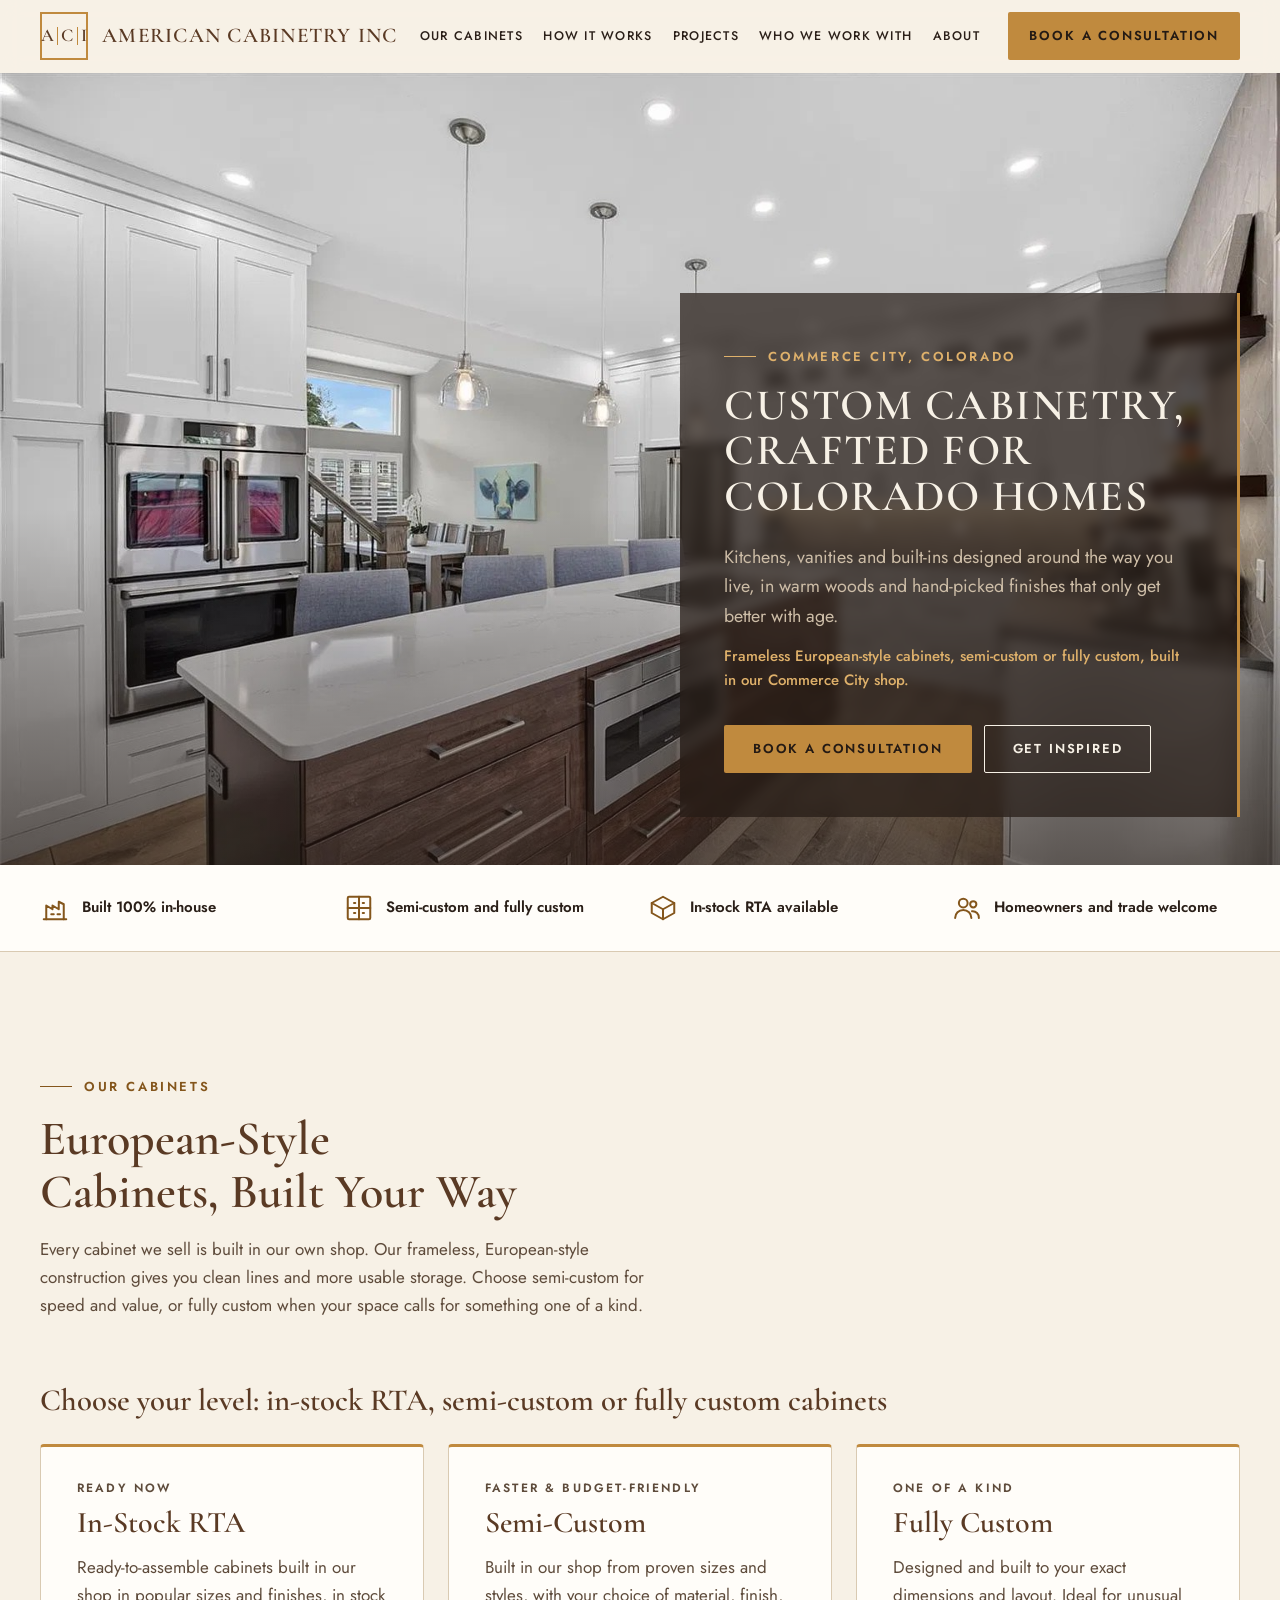
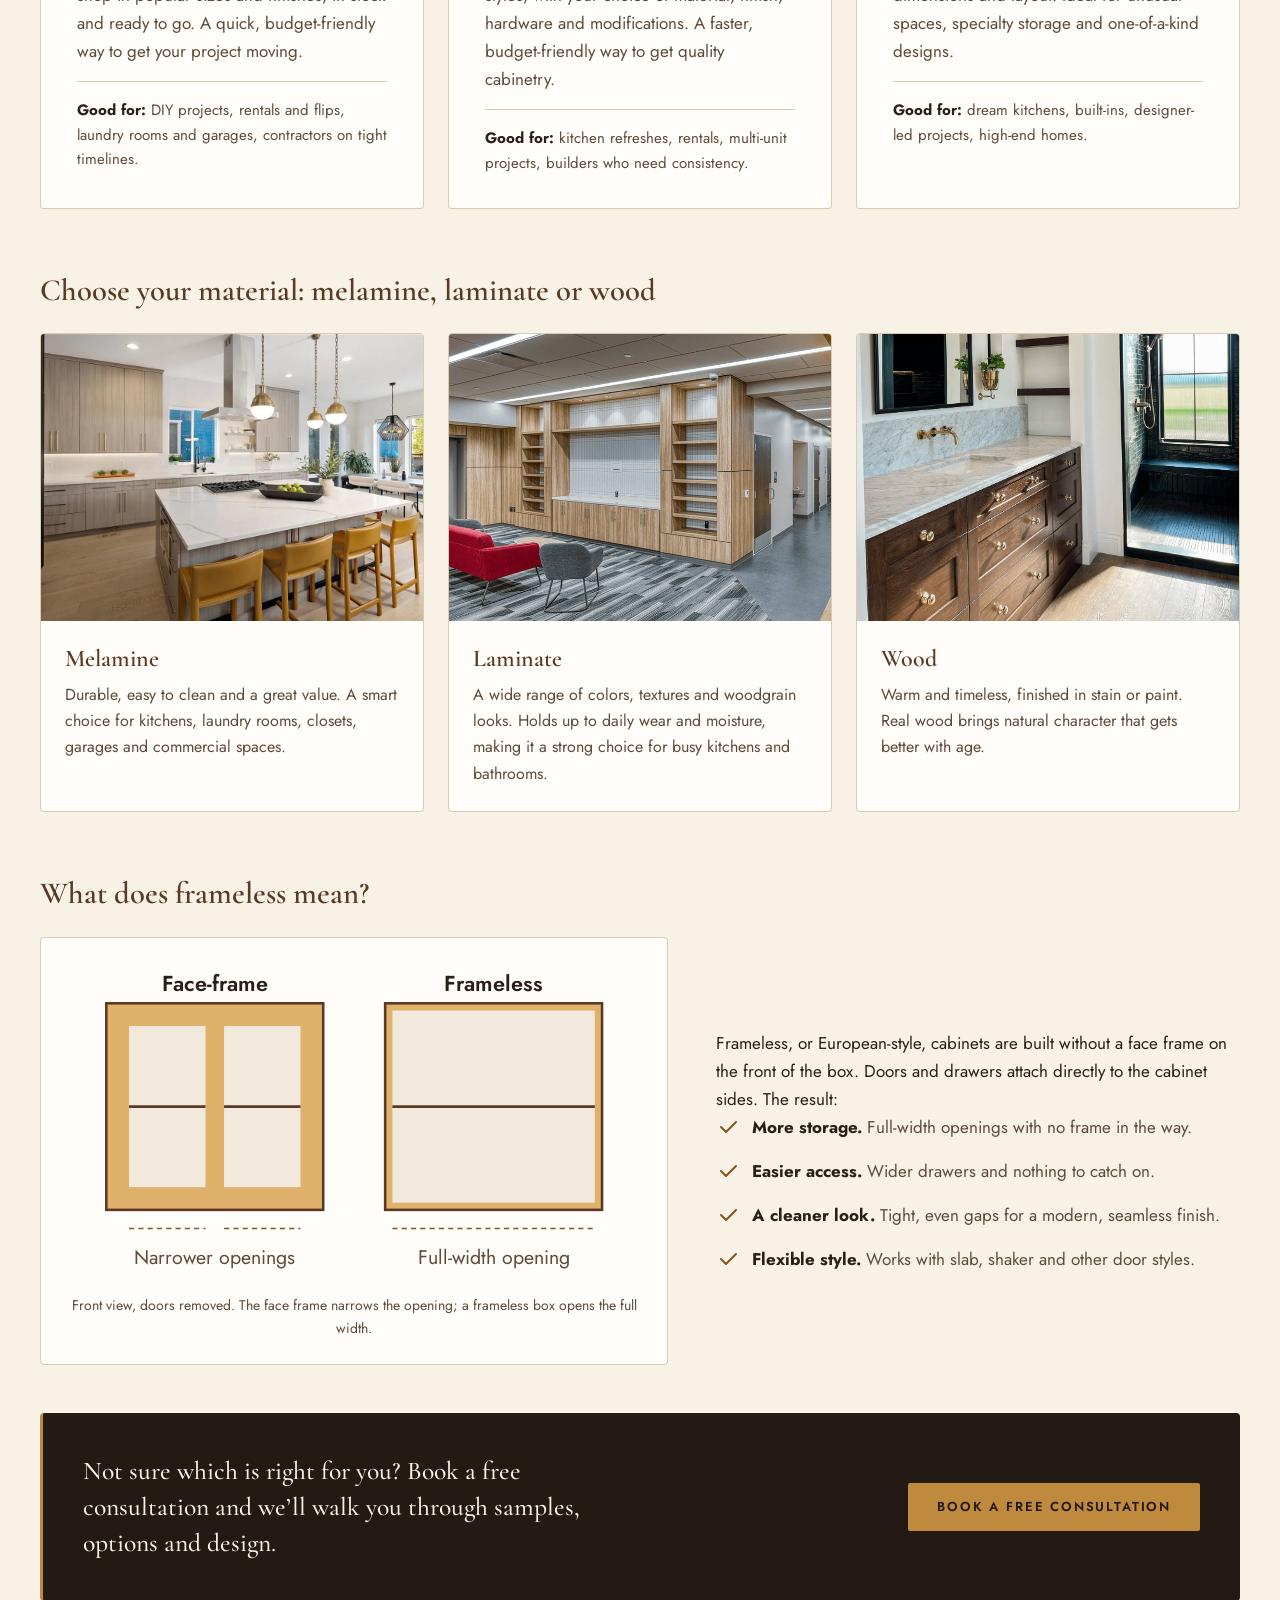
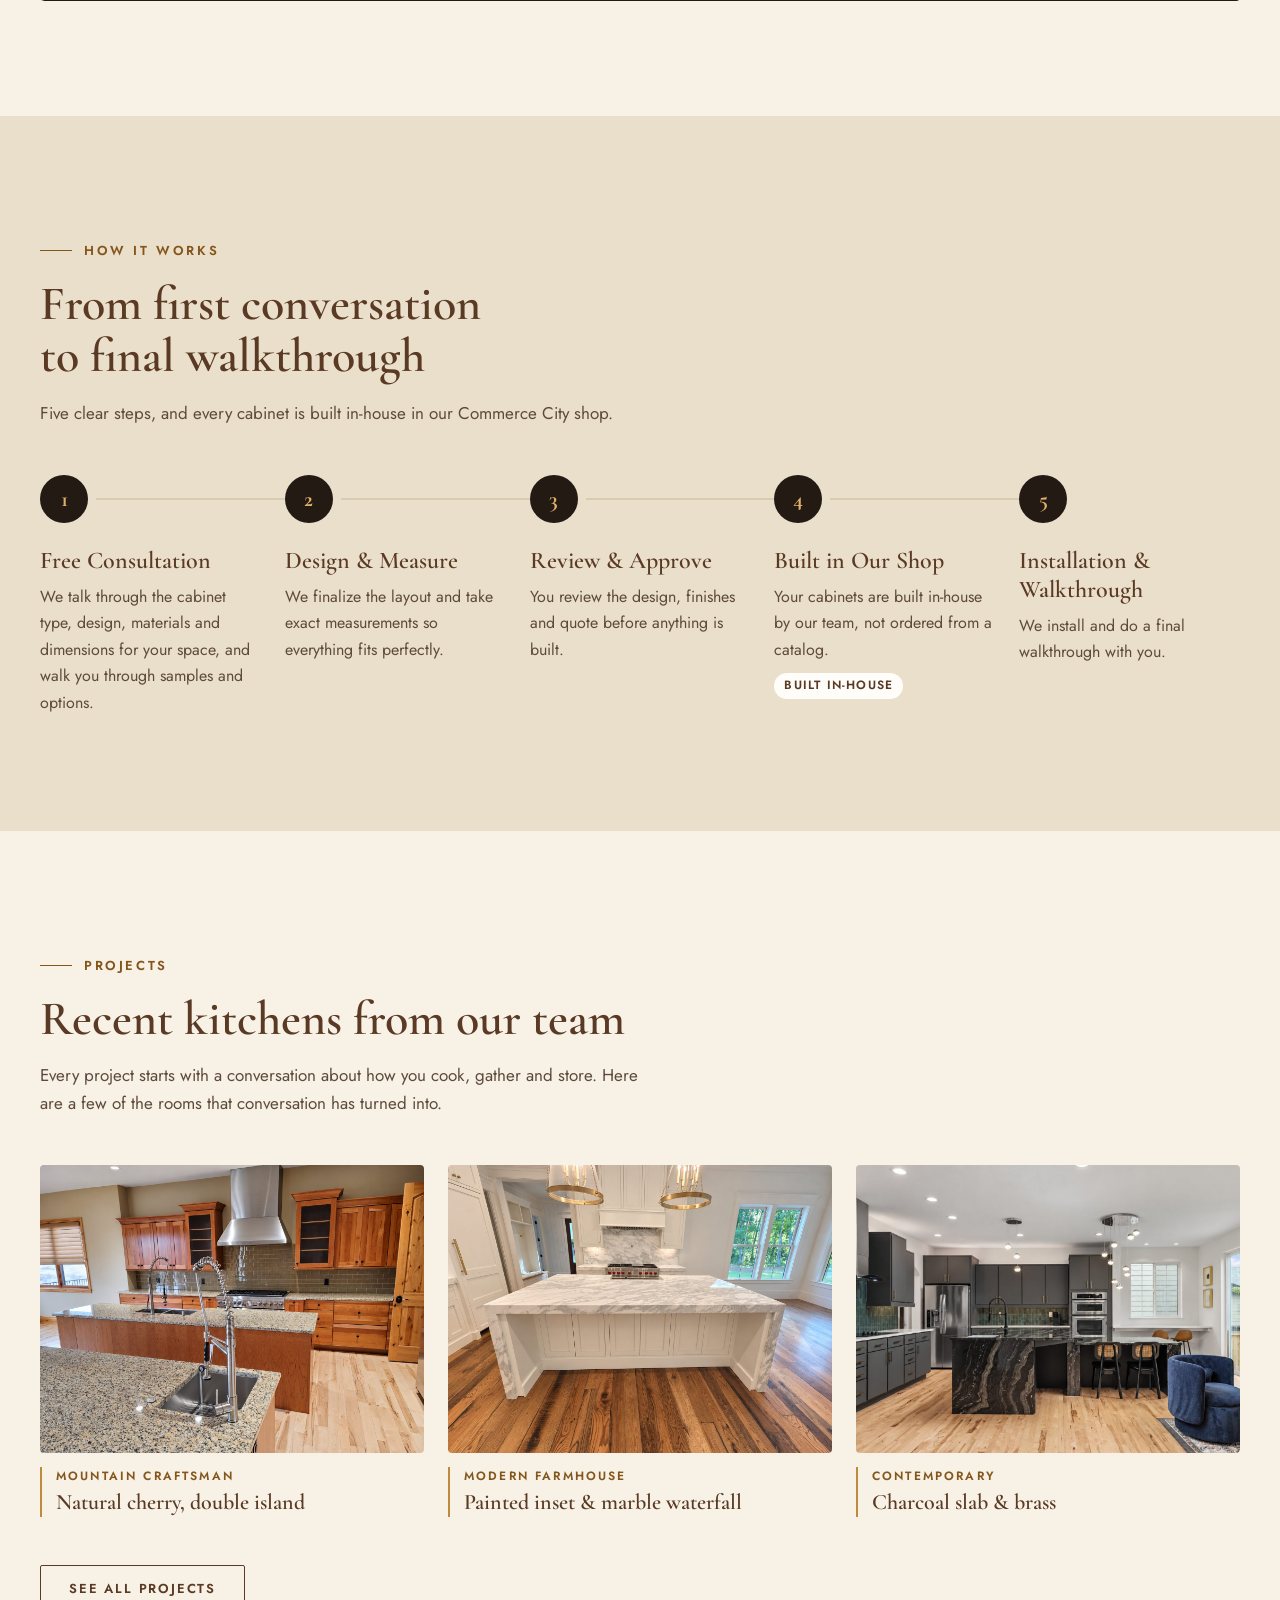
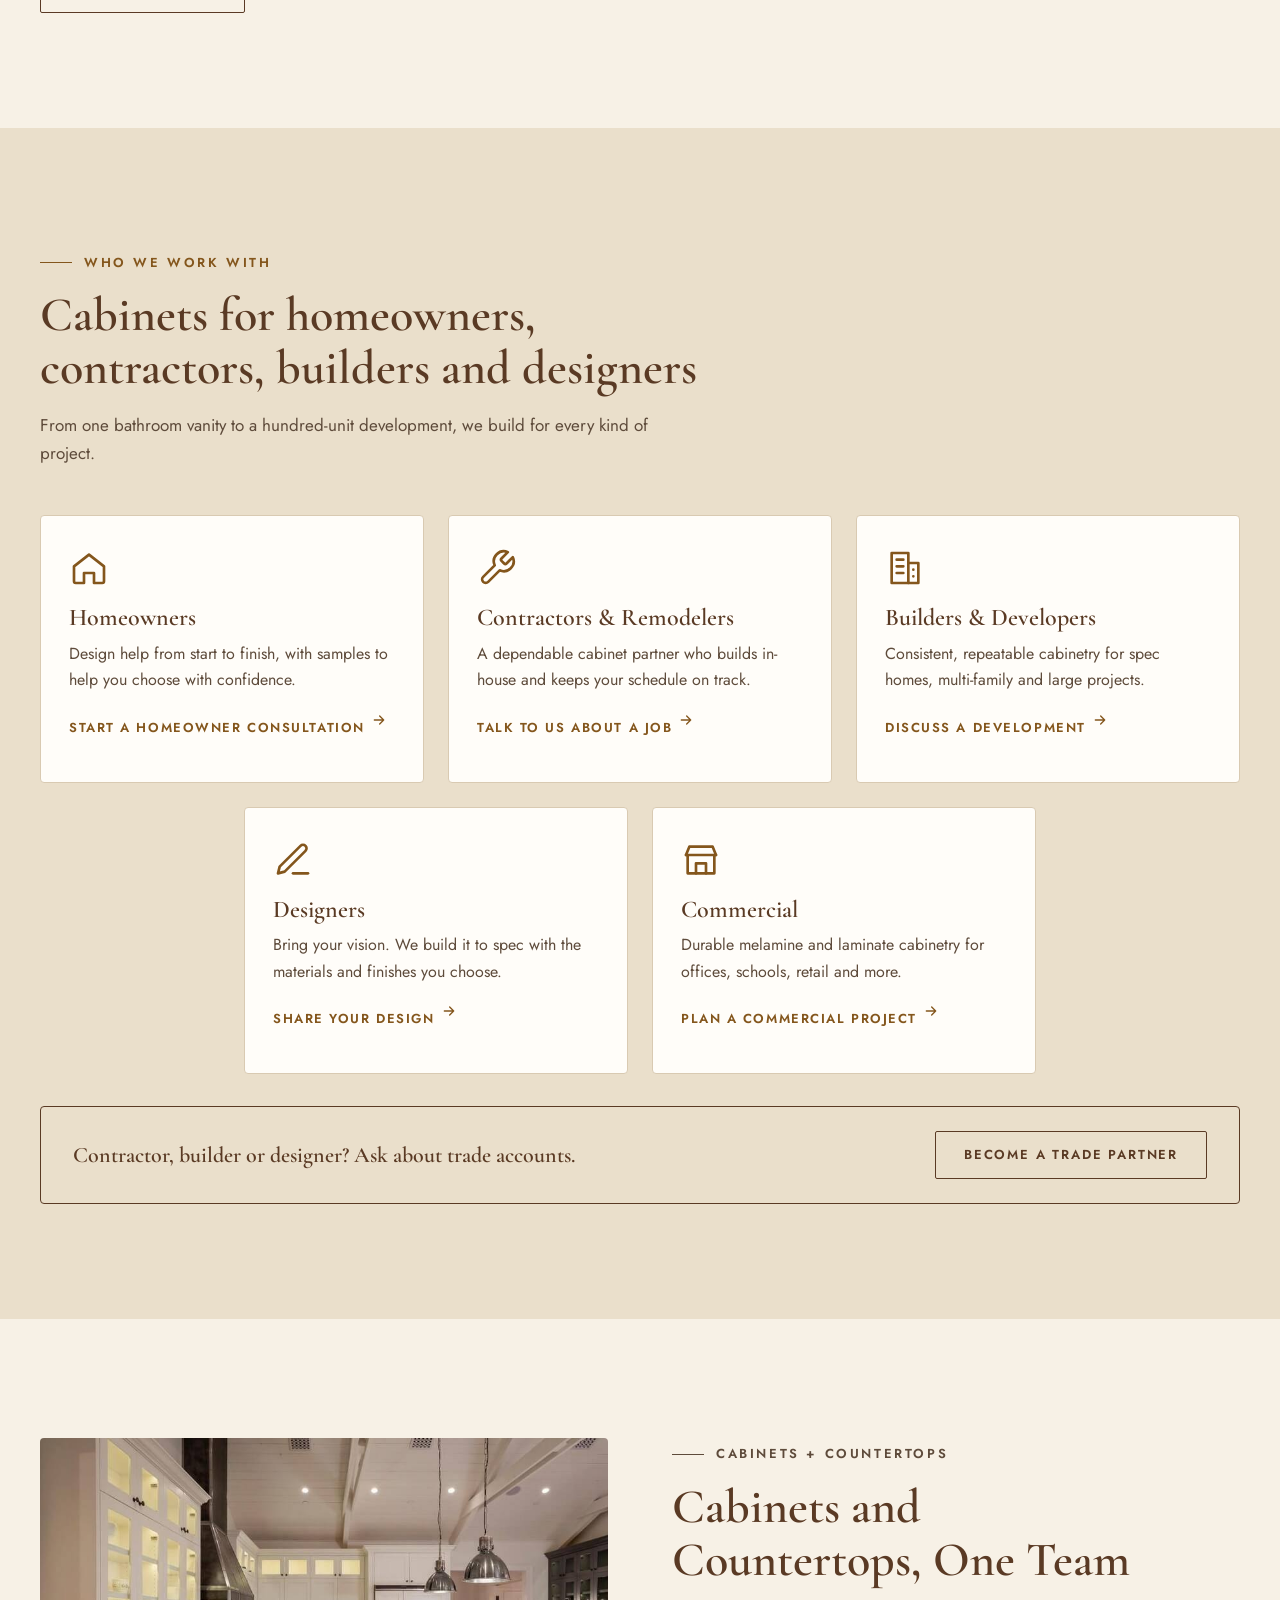
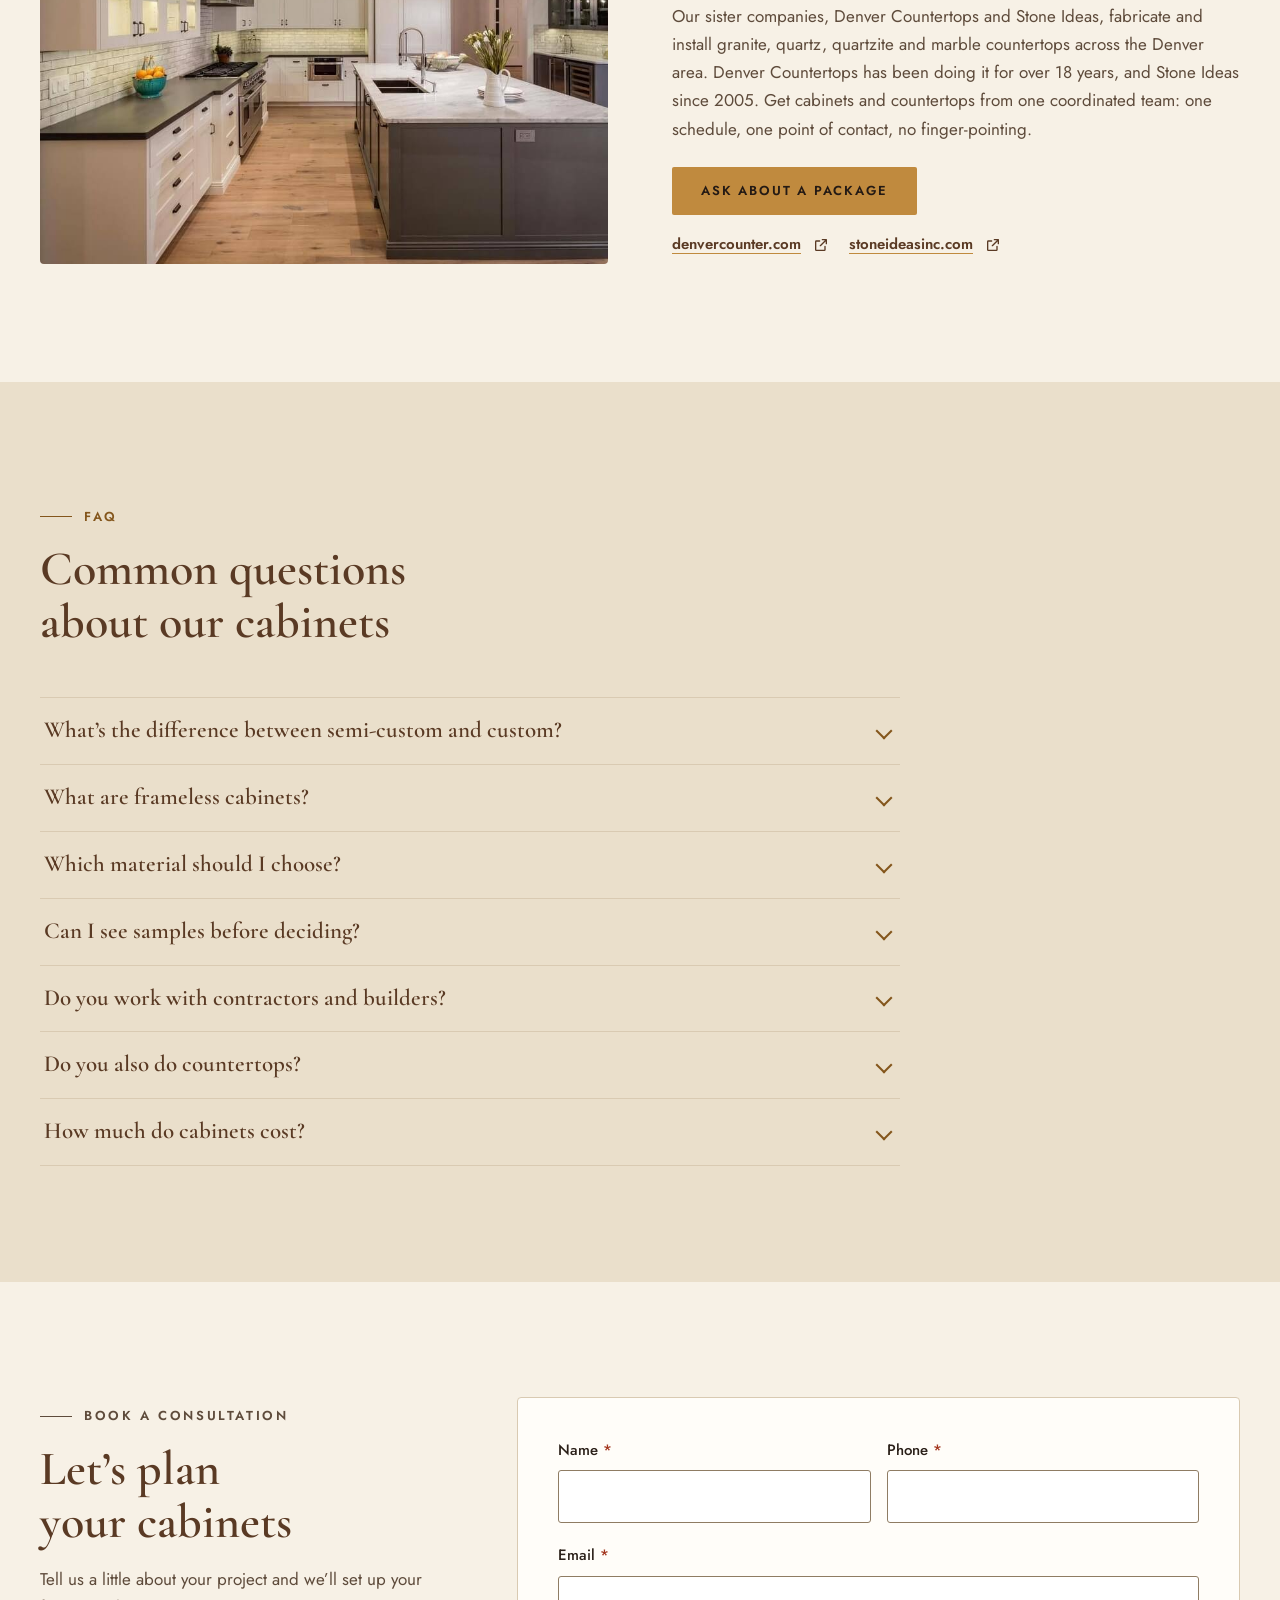
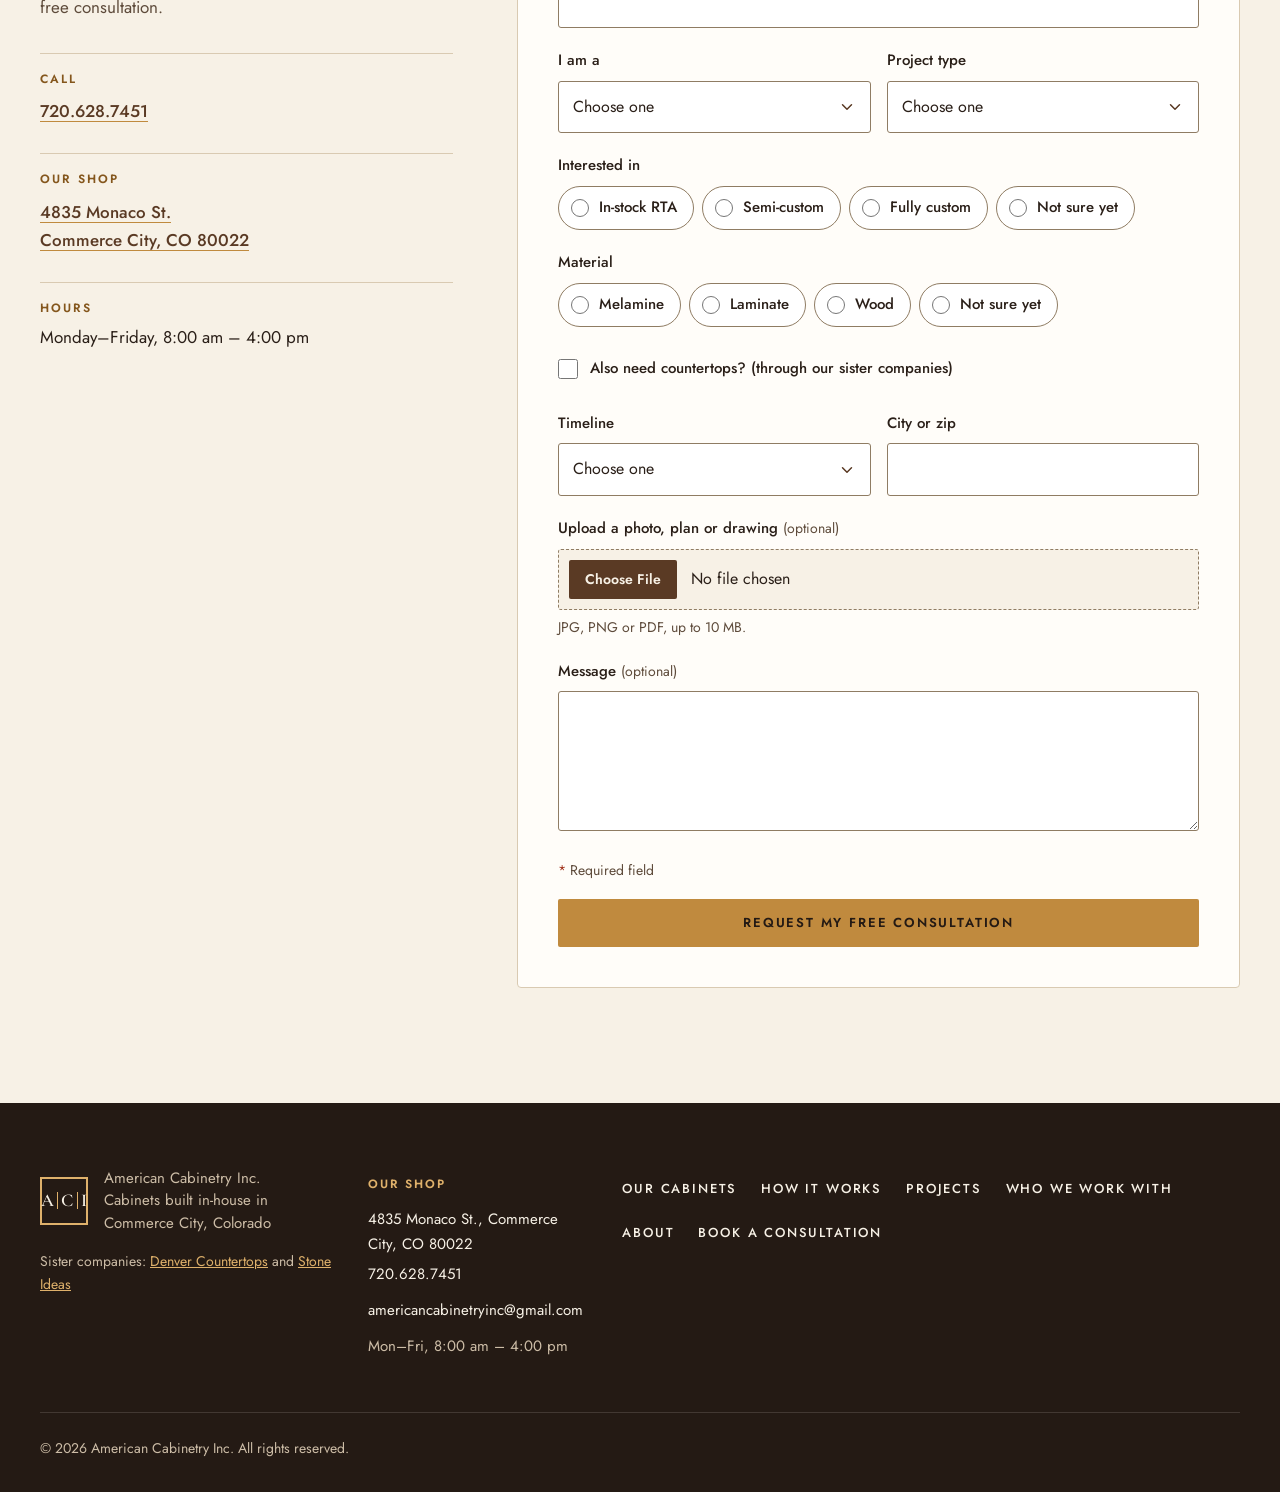
==== index.html @ d418bdb1 "Add American Cabinetry Inc. website Seven-page static site (home, cabinets, process, projects, who w" ====
<!doctype html>
<html lang="en">
<head>
  <meta charset="utf-8">
  <meta name="viewport" content="width=device-width, initial-scale=1">
  <title>Custom Cabinets in Commerce City, CO | American Cabinetry Inc.</title>
  <meta name="description" content="Frameless European-style cabinets, in-stock RTA, semi-custom or fully custom, built in-house in our Commerce City shop. Melamine, laminate and wood. Book a free consultation.">
  <meta name="theme-color" content="#241A14">
  <link rel="icon" href="images/logo.jpg">
  <link rel="preconnect" href="https://fonts.googleapis.com">
  <link rel="preconnect" href="https://fonts.gstatic.com" crossorigin>
  <link href="https://fonts.googleapis.com/css2?family=Cormorant+Garamond:wght@500;600;700&family=Jost:wght@400;500;600&display=swap" rel="stylesheet">
  <link rel="stylesheet" href="css/style.css">
  <script>document.documentElement.classList.add("js");</script>
  <script type="application/ld+json">
  {
    "@context": "https://schema.org",
    "@type": "HomeAndConstructionBusiness",
    "name": "American Cabinetry Inc.",
    "description": "Frameless European-style cabinets, in-stock RTA, semi-custom and fully custom, built in-house in Commerce City, Colorado.",
    "telephone": "+1-720-628-7451",
    "email": "americancabinetryinc@gmail.com",
    "address": {
      "@type": "PostalAddress",
      "streetAddress": "4835 Monaco St.",
      "addressLocality": "Commerce City",
      "addressRegion": "CO",
      "postalCode": "80022",
      "addressCountry": "US"
    },
    "openingHoursSpecification": [{
      "@type": "OpeningHoursSpecification",
      "dayOfWeek": ["Monday", "Tuesday", "Wednesday", "Thursday", "Friday"],
      "opens": "08:00",
      "closes": "16:00"
    }],
    "areaServed": ["Commerce City", "Denver", "Brighton", "Thornton", "Henderson", "Northglenn"]
  }
  </script>
</head>
<body>
  <a class="skip-link" href="#main">Skip to main content</a>

  <header class="site-header" data-header>
    <div class="container header-inner">
      <a class="brand" href="index.html" aria-label="American Cabinetry Inc. home">
        <span class="brand-mark" aria-hidden="true">A<i></i>C<i></i>I</span>
        <span class="brand-text"><span class="brand-name">American Cabinetry Inc</span></span>
      </a>
      <nav class="primary-nav" aria-label="Primary">
        <button class="nav-toggle" type="button" aria-expanded="false" aria-controls="primary-menu" data-nav-toggle>
          <svg class="icon icon-open" viewBox="0 0 24 24" aria-hidden="true"><path d="M4 7h16M4 12h16M4 17h16"/></svg>
          <svg class="icon icon-close" viewBox="0 0 24 24" aria-hidden="true"><path d="M6 6l12 12M18 6L6 18"/></svg>
          <span class="visually-hidden">Menu</span>
        </button>
        <ul class="nav-list" id="primary-menu" data-nav-menu>
          <li><a href="cabinets.html">Our Cabinets</a></li>
          <li><a href="process.html">How It Works</a></li>
          <li><a href="projects.html">Projects</a></li>
          <li><a href="who-we-work-with.html">Who We Work With</a></li>
          <li><a href="about.html">About</a></li>
          <li class="nav-cta"><a class="btn btn-brass" href="contact.html">Book a Consultation</a></li>
        </ul>
      </nav>
    </div>
  </header>

  <main id="main" tabindex="-1">
    <!-- 2. Hero -->
    <section class="hero hero--home" aria-labelledby="hero-title">
      <img class="hero-media"
           src="images/projects/white-walnut-kitchen.jpg"
           alt="White shaker kitchen with a walnut-stained island, quartz countertop, glass pendant lights and built-in double ovens"
           width="1536" height="960" fetchpriority="high" style="object-position: 50% 20%">
      <div class="hero-shade" aria-hidden="true"></div>
      <div class="container hero-content">
        <div class="hero-panel">
          <p class="eyebrow eyebrow--light">Commerce City, Colorado</p>
          <h1 class="hero-title" id="hero-title">Custom cabinetry, crafted for Colorado homes</h1>
          <p class="hero-lede">Kitchens, vanities and built-ins designed around the way you live, in warm woods and hand-picked finishes that only get better with age.</p>
          <p class="hero-subline">Frameless European-style cabinets, semi-custom or fully custom, built in our Commerce City shop.</p>
          <div class="hero-actions">
            <a class="btn btn-brass" href="#consultation">Book a Consultation</a>
            <a class="btn btn-ghost" href="projects.html">Get Inspired</a>
          </div>
        </div>
      </div>
    </section>

    <!-- 3. Trust row -->
    <section class="trust" aria-label="Why American Cabinetry">
      <div class="container">
        <ul role="list">
          <li>
            <svg viewBox="0 0 24 24" aria-hidden="true"><path d="M3 21h18"/><path d="M5 21V10l5 3v-3l5 3V7l4 2v12"/><path d="M9 17h2M14 17h2"/></svg>
            Built 100% in-house
          </li>
          <li>
            <svg viewBox="0 0 24 24" aria-hidden="true"><rect x="3" y="3" width="18" height="18" rx="1"/><path d="M3 12h18M12 3v18M8 8h1M15 8h1M8 16h1M15 16h1"/></svg>
            Semi-custom and fully custom
          </li>
          <li>
            <svg viewBox="0 0 24 24" aria-hidden="true"><path d="M21 8l-9-5-9 5 9 5 9-5z"/><path d="M3 8v8l9 5 9-5V8"/><path d="M12 13v8"/></svg>
            In-stock RTA available
          </li>
          <li>
            <svg viewBox="0 0 24 24" aria-hidden="true"><circle cx="9" cy="8" r="3.5"/><path d="M2.5 20a6.5 6.5 0 0 1 13 0"/><circle cx="17" cy="9" r="2.5"/><path d="M16 14.6a5 5 0 0 1 5.5 5.4"/></svg>
            Homeowners and trade welcome
          </li>
        </ul>
      </div>
    </section>

    <!-- 4. Our Cabinets -->
    <section class="section section--cream" id="our-cabinets" aria-labelledby="cabinets-title">
      <div class="container">
        <header class="section-head reveal">
          <p class="eyebrow">Our Cabinets</p>
          <h2 id="cabinets-title">European-Style Cabinets, Built Your Way</h2>
          <p class="section-lede">Every cabinet we sell is built in our own shop. Our frameless, European-style construction gives you clean lines and more usable storage. Choose semi-custom for speed and value, or fully custom when your space calls for something one of a kind.</p>
        </header>

        <div class="sub-head reveal">
          <h3>Choose your level: in-stock RTA, semi-custom or fully custom cabinets</h3>
        </div>
        <ul class="levels" role="list">
          <li class="level card reveal">
            <p class="level-kicker">Ready now</p>
            <h4>In-Stock RTA</h4>
            <p>Ready-to-assemble cabinets built in our shop in popular sizes and finishes, in stock and ready to go. A quick, budget-friendly way to get your project moving.</p>
            <p class="good-for"><strong>Good for:</strong> DIY projects, rentals and flips, laundry rooms and garages, contractors on tight timelines.</p>
          </li>
          <li class="level card reveal">
            <p class="level-kicker">Faster &amp; budget-friendly</p>
            <h4>Semi-Custom</h4>
            <p>Built in our shop from proven sizes and styles, with your choice of material, finish, hardware and modifications. A faster, budget-friendly way to get quality cabinetry.</p>
            <p class="good-for"><strong>Good for:</strong> kitchen refreshes, rentals, multi-unit projects, builders who need consistency.</p>
          </li>
          <li class="level card reveal">
            <p class="level-kicker">One of a kind</p>
            <h4>Fully Custom</h4>
            <p>Designed and built to your exact dimensions and layout. Ideal for unusual spaces, specialty storage and one-of-a-kind designs.</p>
            <p class="good-for"><strong>Good for:</strong> dream kitchens, built-ins, designer-led projects, high-end homes.</p>
          </li>
        </ul>

        <div class="sub-head reveal">
          <h3>Choose your material: melamine, laminate or wood</h3>
        </div>
        <ul class="materials" role="list">
          <li class="reveal">
            <article class="material card">
              <div class="material-media"><img src="images/materials/melamine-1.jpg" alt="Woodgrain slab cabinets with long brass pulls, a large white quartz island with mustard leather stools, and brass globe pendants" width="1200" height="750" loading="lazy" decoding="async" style="object-position: 35% 50%"></div>
              <div class="material-body">
                <h4>Melamine</h4>
                <p>Durable, easy to clean and a great value. A smart choice for kitchens, laundry rooms, closets, garages and commercial spaces.</p>
              </div>
            </article>
          </li>
          <li class="reveal">
            <article class="material card">
              <div class="material-media"><img src="images/materials/laminate-1.jpg" alt="Woodgrain laminate built-in cabinets and open shelving along a commercial lobby and hallway" width="1200" height="550" loading="lazy" decoding="async" style="object-position: 20% 50%"></div>
              <div class="material-body">
                <h4>Laminate</h4>
                <p>A wide range of colors, textures and woodgrain looks. Holds up to daily wear and moisture, making it a strong choice for busy kitchens and bathrooms.</p>
              </div>
            </article>
          </li>
          <li class="reveal">
            <article class="material card">
              <div class="material-media"><img src="images/materials/wood-1.jpg" alt="Stained oak bathroom vanity with brass knobs, a marble top and backsplash, and a wall-mounted brass faucet" width="1200" height="1500" loading="lazy" decoding="async" style="object-position: 50% 95%"></div>
              <div class="material-body">
                <h4>Wood</h4>
                <p>Warm and timeless, finished in stain or paint. Real wood brings natural character that gets better with age.</p>
              </div>
            </article>
          </li>
        </ul>

        <div class="sub-head reveal">
          <h3>What does frameless mean?</h3>
        </div>
        <div class="frameless">
          <figure class="diagram card reveal">
            <svg viewBox="0 0 560 310" role="img" aria-labelledby="dg-title dg-desc">
              <title id="dg-title">Face-frame cabinet compared with a frameless cabinet</title>
              <desc id="dg-desc">Front views with doors removed. The face-frame cabinet has a frame and center stile around two narrower openings. The frameless cabinet has thin side panels and one full-width opening.</desc>
              <text class="dg-label" x="145" y="28">Face-frame</text>
              <rect class="dg-frame" x="40" y="40" width="210" height="200"/>
              <rect class="dg-open" x="62" y="62" width="74" height="156"/>
              <rect class="dg-open" x="154" y="62" width="74" height="156"/>
              <path class="dg-line" d="M62 140h74M154 140h74"/>
              <path class="dg-dash" d="M62 258h74M154 258h74"/>
              <text class="dg-note" x="145" y="292">Narrower openings</text>

              <text class="dg-label" x="415" y="28">Frameless</text>
              <rect class="dg-frame" x="310" y="40" width="210" height="200"/>
              <rect class="dg-open" x="317" y="47" width="196" height="186"/>
              <path class="dg-line" d="M317 140h196"/>
              <path class="dg-dash" d="M317 258h196"/>
              <text class="dg-note" x="415" y="292">Full-width opening</text>
            </svg>
            <figcaption>Front view, doors removed. The face frame narrows the opening; a frameless box opens the full width.</figcaption>
          </figure>
          <div class="reveal">
            <p>Frameless, or European-style, cabinets are built without a face frame on the front of the box. Doors and drawers attach directly to the cabinet sides. The result:</p>
            <ul class="benefits" role="list">
              <li><svg viewBox="0 0 24 24" aria-hidden="true"><path d="M5 12l5 5L20 7"/></svg><p><strong>More storage.</strong> <span>Full-width openings with no frame in the way.</span></p></li>
              <li><svg viewBox="0 0 24 24" aria-hidden="true"><path d="M5 12l5 5L20 7"/></svg><p><strong>Easier access.</strong> <span>Wider drawers and nothing to catch on.</span></p></li>
              <li><svg viewBox="0 0 24 24" aria-hidden="true"><path d="M5 12l5 5L20 7"/></svg><p><strong>A cleaner look.</strong> <span>Tight, even gaps for a modern, seamless finish.</span></p></li>
              <li><svg viewBox="0 0 24 24" aria-hidden="true"><path d="M5 12l5 5L20 7"/></svg><p><strong>Flexible style.</strong> <span>Works with slab, shaker and other door styles.</span></p></li>
            </ul>
          </div>
        </div>

        <div class="cta-box reveal">
          <p>Not sure which is right for you? Book a free consultation and we&rsquo;ll walk you through samples, options and design.</p>
          <a class="btn btn-brass" href="#consultation">Book a Free Consultation</a>
        </div>
      </div>
    </section>

    <!-- 5. How It Works -->
    <section class="section section--sand" id="how-it-works" aria-labelledby="process-title">
      <div class="container">
        <header class="section-head reveal">
          <p class="eyebrow">How It Works</p>
          <h2 id="process-title">From first conversation to final walkthrough</h2>
          <p class="section-lede">Five clear steps, and every cabinet is built in-house in our Commerce City shop.</p>
        </header>
        <ol class="timeline">
          <li class="reveal">
            <span class="tl-num" aria-hidden="true">1</span>
            <h3>Free Consultation</h3>
            <p>We talk through the cabinet type, design, materials and dimensions for your space, and walk you through samples and options.</p>
            <!-- Owner: add typical time, then remove "hidden" -->
            <p class="tl-time" hidden>Typical time: <span></span></p>
          </li>
          <li class="reveal">
            <span class="tl-num" aria-hidden="true">2</span>
            <h3>Design &amp; Measure</h3>
            <p>We finalize the layout and take exact measurements so everything fits perfectly.</p>
            <p class="tl-time" hidden>Typical time: <span></span></p>
          </li>
          <li class="reveal">
            <span class="tl-num" aria-hidden="true">3</span>
            <h3>Review &amp; Approve</h3>
            <p>You review the design, finishes and quote before anything is built.</p>
            <p class="tl-time" hidden>Typical time: <span></span></p>
          </li>
          <li class="reveal">
            <span class="tl-num" aria-hidden="true">4</span>
            <h3>Built in Our Shop</h3>
            <p>Your cabinets are built in-house by our team, not ordered from a catalog.</p>
            <span class="tl-badge">Built in-house</span>
            <p class="tl-time" hidden>Typical time: <span></span></p>
          </li>
          <li class="reveal">
            <span class="tl-num" aria-hidden="true">5</span>
            <h3>Installation &amp; Walkthrough</h3>
            <p>We install and do a final walkthrough with you.</p>
            <p class="tl-time" hidden>Typical time: <span></span></p>
          </li>
        </ol>
      </div>
    </section>

    <!-- 6. Recent kitchens -->
    <section class="section section--cream" aria-labelledby="featured-title">
      <div class="container">
        <header class="section-head reveal">
          <p class="eyebrow">Projects</p>
          <h2 id="featured-title">Recent kitchens from our team</h2>
          <p class="section-lede">Every project starts with a conversation about how you cook, gather and store. Here are a few of the rooms that conversation has turned into.</p>
        </header>
        <ul class="gallery" role="list">
          <li class="reveal">
            <figure class="project">
              <div class="project-media">
                <img src="images/projects/cherry-double-island.jpg" alt="Natural cherry shaker cabinets with two granite islands, a stainless hood and maple floors" width="1448" height="1086" loading="lazy" decoding="async">
              </div>
              <figcaption><span class="project-style">Mountain Craftsman</span><span class="project-name">Natural cherry, double island</span></figcaption>
            </figure>
          </li>
          <li class="reveal">
            <figure class="project">
              <div class="project-media">
                <img src="images/projects/farmhouse-marble-waterfall.jpg" alt="White inset cabinetry with a marble waterfall island, brass lantern pendants and reclaimed wood floors" width="1448" height="1086" loading="lazy" decoding="async">
              </div>
              <figcaption><span class="project-style">Modern Farmhouse</span><span class="project-name">Painted inset &amp; marble waterfall</span></figcaption>
            </figure>
          </li>
          <li class="reveal">
            <figure class="project">
              <div class="project-media">
                <img src="images/projects/charcoal-slab-brass.jpg" alt="Charcoal slab cabinets with brass pulls, green tile backsplash and a dark waterfall stone island" width="1617" height="972" loading="lazy" decoding="async">
              </div>
              <figcaption><span class="project-style">Contemporary</span><span class="project-name">Charcoal slab &amp; brass</span></figcaption>
            </figure>
          </li>
        </ul>
        <div class="section-cta reveal">
          <a class="btn btn-outline" href="projects.html">See All Projects</a>
        </div>
      </div>
    </section>

    <!-- 7. Who We Work With -->
    <section class="section section--sand" id="who-we-work-with" aria-labelledby="audiences-title">
      <div class="container">
        <header class="section-head reveal">
          <p class="eyebrow">Who We Work With</p>
          <h2 id="audiences-title">Cabinets for homeowners, contractors, builders and designers</h2>
          <p class="section-lede">From one bathroom vanity to a hundred-unit development, we build for every kind of project.</p>
        </header>
        <ul class="audiences" role="list">
          <li class="reveal">
            <article class="audience card">
              <svg viewBox="0 0 24 24" aria-hidden="true"><path d="M3 11l9-7 9 7v9a1 1 0 0 1-1 1h-5v-6H9v6H4a1 1 0 0 1-1-1z"/></svg>
              <h3>Homeowners</h3>
              <p>Design help from start to finish, with samples to help you choose with confidence.</p>
              <a class="text-link" href="?type=homeowner#consultation">Start a homeowner consultation <svg viewBox="0 0 24 24" aria-hidden="true"><path d="M5 12h14M13 6l6 6-6 6"/></svg></a>
            </article>
          </li>
          <li class="reveal">
            <article class="audience card">
              <svg viewBox="0 0 24 24" aria-hidden="true"><path d="M14.7 6.3a1 1 0 0 0 0 1.4l1.6 1.6a1 1 0 0 0 1.4 0l3.8-3.8a6 6 0 0 1-7.9 7.9l-6.9 6.9a2.1 2.1 0 0 1-3-3l6.9-6.9a6 6 0 0 1 7.9-7.9z"/></svg>
              <h3>Contractors &amp; Remodelers</h3>
              <p>A dependable cabinet partner who builds in-house and keeps your schedule on track.</p>
              <a class="text-link" href="?type=contractor#consultation">Talk to us about a job <svg viewBox="0 0 24 24" aria-hidden="true"><path d="M5 12h14M13 6l6 6-6 6"/></svg></a>
            </article>
          </li>
          <li class="reveal">
            <article class="audience card">
              <svg viewBox="0 0 24 24" aria-hidden="true"><rect x="4" y="3" width="10" height="18"/><path d="M14 9h6v12h-6"/><path d="M7 7h4M7 11h4M7 15h4M17 13h0M17 17h0"/></svg>
              <h3>Builders &amp; Developers</h3>
              <p>Consistent, repeatable cabinetry for spec homes, multi-family and large projects.</p>
              <a class="text-link" href="?type=builder#consultation">Discuss a development <svg viewBox="0 0 24 24" aria-hidden="true"><path d="M5 12h14M13 6l6 6-6 6"/></svg></a>
            </article>
          </li>
          <li class="reveal">
            <article class="audience card">
              <svg viewBox="0 0 24 24" aria-hidden="true"><path d="M12 20h9"/><path d="M16.5 3.5a2.1 2.1 0 0 1 3 3L7 19l-4 1 1-4z"/></svg>
              <h3>Designers</h3>
              <p>Bring your vision. We build it to spec with the materials and finishes you choose.</p>
              <a class="text-link" href="?type=designer#consultation">Share your design <svg viewBox="0 0 24 24" aria-hidden="true"><path d="M5 12h14M13 6l6 6-6 6"/></svg></a>
            </article>
          </li>
          <li class="reveal">
            <article class="audience card">
              <svg viewBox="0 0 24 24" aria-hidden="true"><path d="M3 9l2-5h14l2 5"/><path d="M4 9v11h16V9"/><path d="M9 20v-6h6v6"/><path d="M3 9h18"/></svg>
              <h3>Commercial</h3>
              <p>Durable melamine and laminate cabinetry for offices, schools, retail and more.</p>
              <a class="text-link" href="?type=commercial#consultation">Plan a commercial project <svg viewBox="0 0 24 24" aria-hidden="true"><path d="M5 12h14M13 6l6 6-6 6"/></svg></a>
            </article>
          </li>
        </ul>
        <div class="trade-line reveal">
          <p>Contractor, builder or designer? Ask about trade accounts.</p>
          <a class="btn btn-outline" href="?type=trade#consultation">Become a Trade Partner</a>
        </div>
      </div>
    </section>

    <!-- 8. Cabinets + Countertops -->
    <section class="section section--cream" aria-labelledby="combo-title">
      <div class="container split">
        <div class="split-media reveal">
          <img src="images/countertops/countertops-1.jpg" alt="White shaker kitchen with dark stone perimeter countertops, a marble-topped gray island and stainless pendant lights" width="1024" height="661" loading="lazy" decoding="async">
        </div>
        <div class="split-copy reveal">
          <p class="eyebrow">Cabinets + Countertops</p>
          <h2 id="combo-title">Cabinets and Countertops, One Team</h2>
          <p>Our sister companies, Denver Countertops and Stone Ideas, fabricate and install granite, quartz, quartzite and marble countertops across the Denver area. Denver Countertops has been doing it for over 18 years, and Stone Ideas since 2005. Get cabinets and countertops from one coordinated team: one schedule, one point of contact, no finger-pointing.</p>
          <div class="split-actions">
            <a class="btn btn-brass" href="?countertops=1#consultation">Ask About a Package</a>
            <div class="sister-links">
              <a class="ext-link" href="https://denvercounter.com" target="_blank" rel="noopener">denvercounter.com<span class="visually-hidden"> (opens in a new tab)</span> <svg viewBox="0 0 24 24" aria-hidden="true"><path d="M14 4h6v6M20 4l-9 9M18 14v5a1 1 0 0 1-1 1H5a1 1 0 0 1-1-1V7a1 1 0 0 1 1-1h5"/></svg></a>
              <a class="ext-link" href="https://stoneideasinc.com" target="_blank" rel="noopener">stoneideasinc.com<span class="visually-hidden"> (opens in a new tab)</span> <svg viewBox="0 0 24 24" aria-hidden="true"><path d="M14 4h6v6M20 4l-9 9M18 14v5a1 1 0 0 1-1 1H5a1 1 0 0 1-1-1V7a1 1 0 0 1 1-1h5"/></svg></a>
            </div>
          </div>
        </div>
      </div>
    </section>

    <!-- 9. FAQ -->
    <section class="section section--sand" aria-labelledby="faq-title">
      <div class="container">
        <header class="section-head reveal">
          <p class="eyebrow">FAQ</p>
          <h2 id="faq-title">Common questions about our cabinets</h2>
        </header>
        <div class="faq reveal">
          <details class="faq-item">
            <summary>What&rsquo;s the difference between semi-custom and custom?</summary>
            <div class="faq-answer"><p>Semi-custom starts from proven sizes and styles with options to personalize; fully custom is built to your exact design and dimensions. Both are built in our shop.</p></div>
          </details>
          <details class="faq-item">
            <summary>What are frameless cabinets?</summary>
            <div class="faq-answer"><p>European-style cabinets with no face frame, which gives you more storage space and a clean, modern look.</p></div>
          </details>
          <details class="faq-item">
            <summary>Which material should I choose?</summary>
            <div class="faq-answer"><p>It depends on budget, style and use. Melamine and laminate are durable and great value; wood offers a warm, classic look. We&rsquo;ll help you compare samples during your free consultation.</p></div>
          </details>
          <details class="faq-item">
            <summary>Can I see samples before deciding?</summary>
            <div class="faq-answer"><p>Yes. During your free consultation we&rsquo;ll walk you through samples of door styles, materials and finishes.</p></div>
          </details>
          <details class="faq-item">
            <summary>Do you work with contractors and builders?</summary>
            <div class="faq-answer"><p>Yes, we work with homeowners, contractors, builders, developers, designers and commercial clients.</p></div>
          </details>
          <details class="faq-item">
            <summary>Do you also do countertops?</summary>
            <div class="faq-answer"><p>Yes, through our sister companies <a href="https://denvercounter.com" target="_blank" rel="noopener">Denver Countertops<span class="visually-hidden"> (opens in a new tab)</span></a> and <a href="https://stoneideasinc.com" target="_blank" rel="noopener">Stone Ideas<span class="visually-hidden"> (opens in a new tab)</span></a>.</p></div>
          </details>
          <details class="faq-item">
            <summary>How much do cabinets cost?</summary>
            <div class="faq-answer"><p>Every project is different. Price depends on size, material, door style and level of customization. <a href="#consultation">Book a free consultation</a> for an accurate quote.</p></div>
          </details>
        </div>
      </div>
    </section>

    <!-- 10. Final call to action + consultation form -->
    <section class="section section--cream" id="consultation" aria-labelledby="consult-title">
      <div class="container consult">
        <div class="consult-info reveal">
          <p class="eyebrow">Book a Consultation</p>
          <h2 id="consult-title">Let&rsquo;s plan your cabinets</h2>
          <p>Tell us a little about your project and we&rsquo;ll set up your free consultation.</p>
          <dl class="contact-list">
            <div>
              <dt>Call</dt>
              <dd><a href="tel:+17206287451">720.628.7451</a></dd>
            </div>
            <div>
              <dt>Our shop</dt>
              <dd><a href="https://www.google.com/maps/search/?api=1&amp;query=4835+Monaco+St+Commerce+City+CO+80022" target="_blank" rel="noopener">4835 Monaco St.<br>Commerce City, CO 80022<span class="visually-hidden"> (opens in Google Maps)</span></a></dd>
            </div>
            <div>
              <dt>Hours</dt>
              <dd>Monday&ndash;Friday, 8:00 am &ndash; 4:00 pm</dd>
            </div>
          </dl>
        </div>

        <form class="contact-form reveal" id="consultation-form" action="#" method="post" enctype="multipart/form-data" novalidate data-contact-form>
          <div class="form-summary" tabindex="-1" role="alert" hidden data-form-summary></div>
          <div class="hp" aria-hidden="true"><label for="f-honey">Leave this field empty</label><input id="f-honey" name="_honey" type="text" tabindex="-1" autocomplete="off"></div>

          <div class="field-row">
            <div class="field">
              <label for="f-name">Name <span class="req" aria-hidden="true">*</span></label>
              <input id="f-name" name="name" type="text" autocomplete="name" required aria-describedby="f-name-error">
              <p class="field-error" id="f-name-error" hidden></p>
            </div>
            <div class="field">
              <label for="f-phone">Phone <span class="req" aria-hidden="true">*</span></label>
              <input id="f-phone" name="phone" type="tel" autocomplete="tel" required aria-describedby="f-phone-error">
              <p class="field-error" id="f-phone-error" hidden></p>
            </div>
          </div>

          <div class="field">
            <label for="f-email">Email <span class="req" aria-hidden="true">*</span></label>
            <input id="f-email" name="email" type="email" autocomplete="email" required aria-describedby="f-email-error">
            <p class="field-error" id="f-email-error" hidden></p>
          </div>

          <div class="field-row">
            <div class="field">
              <label for="f-type">I am a</label>
              <select id="f-type" name="customer_type">
                <option value="">Choose one</option>
                <option value="homeowner">Homeowner</option>
                <option value="contractor">Contractor</option>
                <option value="builder">Builder or Developer</option>
                <option value="designer">Designer</option>
                <option value="commercial">Commercial</option>
                <option value="trade">Trade partner (contractor, builder or designer)</option>
              </select>
            </div>
            <div class="field">
              <label for="f-project">Project type</label>
              <select id="f-project" name="project_type">
                <option value="">Choose one</option>
                <option value="kitchen">Kitchen</option>
                <option value="vanity">Bathroom vanity</option>
                <option value="builtins">Built-ins or closet</option>
                <option value="bar">Bar or specialty</option>
                <option value="multiple">Multiple rooms</option>
                <option value="commercial">Commercial</option>
              </select>
            </div>
          </div>

          <fieldset class="field">
            <legend>Interested in</legend>
            <div class="choices">
              <label class="choice"><input type="radio" name="level" value="in-stock-rta"> In-stock RTA</label>
              <label class="choice"><input type="radio" name="level" value="semi-custom"> Semi-custom</label>
              <label class="choice"><input type="radio" name="level" value="fully-custom"> Fully custom</label>
              <label class="choice"><input type="radio" name="level" value="not-sure"> Not sure yet</label>
            </div>
          </fieldset>

          <fieldset class="field">
            <legend>Material</legend>
            <div class="choices">
              <label class="choice"><input type="radio" name="material" value="melamine"> Melamine</label>
              <label class="choice"><input type="radio" name="material" value="laminate"> Laminate</label>
              <label class="choice"><input type="radio" name="material" value="wood"> Wood</label>
              <label class="choice"><input type="radio" name="material" value="not-sure"> Not sure yet</label>
            </div>
          </fieldset>

          <div class="field">
            <label class="check"><input type="checkbox" id="f-countertops" name="countertops" value="yes"> Also need countertops? (through our sister companies)</label>
          </div>

          <div class="field-row">
            <div class="field">
              <label for="f-timeline">Timeline</label>
              <select id="f-timeline" name="timeline">
                <option value="">Choose one</option>
                <option value="asap">ASAP</option>
                <option value="1-3-months">1&ndash;3 months</option>
                <option value="3-6-months">3&ndash;6 months</option>
                <option value="planning">Just planning</option>
              </select>
            </div>
            <div class="field">
              <label for="f-location">City or zip</label>
              <input id="f-location" name="location" type="text" autocomplete="address-level2">
            </div>
          </div>

          <div class="field">
            <label for="f-upload">Upload a photo, plan or drawing <span class="optional">(optional)</span></label>
            <input id="f-upload" name="upload" type="file" accept="image/*,.pdf" aria-describedby="f-upload-hint f-upload-error">
            <p class="field-hint" id="f-upload-hint">JPG, PNG or PDF, up to 10 MB.</p>
            <p class="field-error" id="f-upload-error" hidden></p>
          </div>

          <div class="field">
            <label for="f-message">Message <span class="optional">(optional)</span></label>
            <textarea id="f-message" name="message" rows="4"></textarea>
          </div>

          <p class="form-note"><span class="req" aria-hidden="true">*</span> Required field</p>
          <button class="btn btn-brass btn-block" type="submit">Request My Free Consultation</button>
          <p class="form-error" role="alert" hidden data-form-error>Sorry, your request didn&rsquo;t go through. Please try again, or call us at <a href="tel:+17206287451">720.628.7451</a> or email <a href="mailto:americancabinetryinc@gmail.com">americancabinetryinc@gmail.com</a>.</p>
          <p class="form-success" role="status" hidden data-form-success>Thanks! We&rsquo;ll contact you within one business day to set up your consultation.</p>
        </form>
      </div>
    </section>
  </main>

  <footer class="site-footer">
    <div class="container footer-inner">
      <div>
        <div class="footer-brand">
          <span class="brand-mark brand-mark--light" aria-hidden="true">A<i></i>C<i></i>I</span>
          <p>American Cabinetry Inc.<br>Cabinets built in-house in Commerce City, Colorado</p>
        </div>
        <p class="footer-sister">Sister companies: <a href="https://denvercounter.com" target="_blank" rel="noopener">Denver Countertops<span class="visually-hidden"> (opens in a new tab)</span></a> and <a href="https://stoneideasinc.com" target="_blank" rel="noopener">Stone Ideas<span class="visually-hidden"> (opens in a new tab)</span></a></p>
      </div>
      <address class="footer-contact">
        <span class="footer-label">Our shop</span>
        <a href="https://www.google.com/maps/search/?api=1&amp;query=4835+Monaco+St+Commerce+City+CO+80022" target="_blank" rel="noopener">4835 Monaco St., Commerce City, CO 80022<span class="visually-hidden"> (opens in Google Maps)</span></a>
        <a href="tel:+17206287451">720.628.7451</a>
        <a href="mailto:americancabinetryinc@gmail.com">americancabinetryinc@gmail.com</a>
        <span>Mon&ndash;Fri, 8:00 am &ndash; 4:00 pm</span>
      </address>
      <nav aria-label="Footer">
        <ul class="footer-nav" role="list">
          <li><a href="cabinets.html">Our Cabinets</a></li>
          <li><a href="process.html">How It Works</a></li>
          <li><a href="projects.html">Projects</a></li>
          <li><a href="who-we-work-with.html">Who We Work With</a></li>
          <li><a href="about.html">About</a></li>
          <li><a href="contact.html">Book a Consultation</a></li>
        </ul>
      </nav>
    </div>
    <div class="container footer-base">
      <p>&copy; <span data-year>2026</span> American Cabinetry Inc. All rights reserved.</p>
    </div>
  </footer>

  <nav class="mobile-bar" aria-label="Quick contact">
    <a href="tel:+17206287451"><svg viewBox="0 0 24 24" aria-hidden="true"><path d="M22 16.9v3a2 2 0 0 1-2.2 2 19.8 19.8 0 0 1-8.6-3.1 19.5 19.5 0 0 1-6-6A19.8 19.8 0 0 1 2.1 4.2 2 2 0 0 1 4.1 2h3a2 2 0 0 1 2 1.7c.1 1 .4 1.9.7 2.8a2 2 0 0 1-.5 2.1L8.1 9.9a16 16 0 0 0 6 6l1.3-1.3a2 2 0 0 1 2.1-.4c.9.3 1.8.6 2.8.7a2 2 0 0 1 1.7 2z"/></svg>Call</a>
    <a href="#consultation"><svg viewBox="0 0 24 24" aria-hidden="true"><rect x="3" y="4" width="18" height="18" rx="2"/><path d="M16 2v4M8 2v4M3 10h18"/></svg>Book</a>
  </nav>

  <script src="js/main.js" defer></script>
</body>
</html>
---- css/style.css ----
/* ==========================================================
   American Cabinetry Inc. — earth-tone design system
   ========================================================== */

:root {
  /* Palette */
  --espresso: #241a14;
  --espresso-2: #32251c;
  --walnut: #5a3a24;
  --brass: #c08a3e;
  --brass-light: #dfb16b;
  --brass-deep: #84561c;
  --cream: #f7f1e6;
  --sand: #eadfcb;
  --paper: #fffdf9;
  --ink: #2a1f18;
  --ink-muted: #5e4b3b;
  --on-dark: #f7f1e6;
  --on-dark-muted: #cdbda7;
  --line: #d9cab2;
  --field-border: #8f7c63;
  --error: #a3361f;
  --error-bg: #fbede8;
  --success: #4f5d38;
  --success-bg: #eef1e4;

  /* Swatches */
  --wood-oak: #c9a57a;
  --wood-cherry: #8e4a2c;
  --wood-walnut: #4a3020;
  --paint-sage: #8c9479;
  --paint-greige: #b8ac9a;
  --paint-alabaster: #efe9dd;

  /* Type */
  --font-display: "Cormorant Garamond", "Iowan Old Style", Georgia, serif;
  --font-body: "Jost", "Segoe UI", system-ui, -apple-system, sans-serif;

  /* Spacing (8pt) */
  --space-1: 8px;
  --space-2: 16px;
  --space-3: 24px;
  --space-4: 32px;
  --space-5: 48px;
  --space-6: 64px;
  --section-pad: clamp(64px, 9vw, 120px);

  --radius: 4px;
  --header-h: 72px;
  --focus: var(--brass-deep);
  --ease-out: cubic-bezier(0.2, 0.7, 0.2, 1);
}

/* ---------- Base ---------- */
*,
*::before,
*::after { box-sizing: border-box; }

html {
  scroll-padding-top: calc(var(--header-h) + 16px);
  -webkit-text-size-adjust: 100%;
}

@media (prefers-reduced-motion: no-preference) {
  html { scroll-behavior: smooth; }
}

body {
  margin: 0;
  background: var(--cream);
  color: var(--ink);
  font-family: var(--font-body);
  font-size: 1.0625rem;
  line-height: 1.65;
  -webkit-font-smoothing: antialiased;
}

[hidden] { display: none !important; }

img { display: block; max-width: 100%; height: auto; }

h1, h2, h3, h4 {
  margin: 0;
  font-family: var(--font-display);
  font-weight: 600;
  line-height: 1.1;
  color: var(--walnut);
  text-wrap: balance;
}

h2 { font-size: clamp(2rem, 4vw, 3rem); }
h3, h4 { font-size: 1.5rem; line-height: 1.2; }

p { margin: 0; }

a { color: inherit; }

ul[role="list"], ol { list-style: none; margin: 0; padding: 0; }

:focus-visible {
  outline: 3px solid var(--focus);
  outline-offset: 3px;
}

main:focus { outline: none; }

.container {
  width: min(100% - 32px, 1200px);
  margin-inline: auto;
}

@media (min-width: 768px) {
  .container { width: min(100% - 64px, 1200px); }
}

.visually-hidden {
  position: absolute !important;
  width: 1px; height: 1px;
  padding: 0; margin: -1px;
  overflow: hidden;
  clip: rect(0 0 0 0);
  white-space: nowrap;
  border: 0;
}

.skip-link {
  position: absolute;
  left: 16px;
  top: -100px;
  z-index: 100;
  padding: 12px 20px;
  background: var(--espresso);
  color: var(--on-dark);
  font-weight: 500;
  border-radius: var(--radius);
  text-decoration: none;
}
.skip-link:focus { top: 12px; }

.icon {
  width: 24px;
  height: 24px;
  fill: none;
  stroke: currentColor;
  stroke-width: 1.75;
  stroke-linecap: round;
  stroke-linejoin: round;
}

/* ---------- Buttons ---------- */
.btn {
  display: inline-flex;
  align-items: center;
  justify-content: center;
  min-height: 48px;
  padding: 0 28px;
  border: 1px solid transparent;
  border-radius: 2px;
  font-family: var(--font-body);
  font-size: 0.8125rem;
  font-weight: 600;
  letter-spacing: 0.14em;
  text-transform: uppercase;
  text-decoration: none;
  cursor: pointer;
  touch-action: manipulation;
  transition: background-color 0.2s ease, color 0.2s ease, border-color 0.2s ease;
}

.btn-brass { background: var(--brass); color: var(--espresso); }
.btn-brass:hover { background: var(--brass-light); }

.btn-ghost { border-color: var(--on-dark); color: var(--on-dark); background: transparent; }
.btn-ghost:hover { background: rgba(247, 241, 230, 0.14); }

.btn-dark { background: var(--espresso); color: var(--on-dark); }
.btn-dark:hover { background: var(--walnut); }

.btn-outline { border-color: var(--walnut); color: var(--walnut); background: transparent; }
.btn-outline:hover { background: var(--walnut); color: var(--on-dark); }

.btn-block { width: 100%; }

.section-cta { margin-top: var(--space-5); }

.btn:active { transform: translateY(1px); }

/* ---------- Eyebrow + section heads ---------- */
.eyebrow {
  display: inline-flex;
  align-items: center;
  gap: 12px;
  margin-bottom: var(--space-2);
  font-size: 0.8125rem;
  font-weight: 600;
  letter-spacing: 0.2em;
  text-transform: uppercase;
  color: var(--brass-deep);
}
.eyebrow::before {
  content: "";
  width: 32px;
  height: 1px;
  background: currentColor;
}
.eyebrow--light { color: var(--brass-light); }

.section { padding-block: var(--section-pad); }
.section--cream { background: var(--cream); }
.section--sand { background: var(--sand); }

.section-head {
  max-width: 720px;
  margin-bottom: var(--space-5);
}
.section-lede {
  margin-top: var(--space-2);
  color: var(--ink-muted);
  max-width: 62ch;
}
.section-head--light h2 { color: var(--on-dark); }

/* ---------- Brand mark ---------- */
.brand {
  display: inline-flex;
  align-items: center;
  gap: 14px;
  text-decoration: none;
  min-height: 44px;
}

.brand-mark {
  display: inline-flex;
  align-items: center;
  justify-content: center;
  width: 48px;
  height: 48px;
  border: 2px solid var(--brass);
  font-family: var(--font-display);
  font-size: 1.125rem;
  font-weight: 600;
  color: var(--walnut);
  letter-spacing: 0.02em;
  flex-shrink: 0;
}
.brand-mark i {
  display: inline-block;
  flex: 0 0 1px;
  width: 1px;
  height: 0.95em;
  margin: 0 3px;
  background: var(--brass);
}
.brand-mark--light { color: var(--on-dark); border-color: var(--brass-light); }
.brand-mark--light i { background: var(--brass-light); }

.brand-text { display: flex; flex-direction: column; line-height: 1.15; }
.brand-name {
  font-family: var(--font-display);
  font-size: 1.3125rem;
  font-weight: 600;
  letter-spacing: 0.06em;
  text-transform: uppercase;
  color: var(--walnut);
}
.brand-sub {
  font-size: 0.75rem;
  font-weight: 500;
  letter-spacing: 0.16em;
  text-transform: uppercase;
  color: var(--brass-deep);
}

/* ---------- Header + nav ---------- */
.site-header {
  position: sticky;
  top: 0;
  z-index: 40;
  background: rgba(247, 241, 230, 0.96);
  border-bottom: 1px solid transparent;
  transition: box-shadow 0.25s ease, border-color 0.25s ease;
}
@supports (backdrop-filter: blur(8px)) {
  .site-header { background: rgba(247, 241, 230, 0.88); backdrop-filter: blur(10px); }
}
.site-header.is-scrolled {
  border-color: var(--line);
  box-shadow: 0 6px 24px -16px rgba(36, 26, 20, 0.45);
}

.header-inner {
  display: flex;
  align-items: center;
  justify-content: space-between;
  min-height: var(--header-h);
  gap: var(--space-2);
}

.nav-toggle {
  display: inline-flex;
  align-items: center;
  justify-content: center;
  width: 48px;
  height: 48px;
  padding: 0;
  border: 1px solid var(--line);
  border-radius: 2px;
  background: transparent;
  color: var(--walnut);
  cursor: pointer;
}
.nav-toggle .icon-close { display: none; }
.nav-toggle[aria-expanded="true"] .icon-open { display: none; }
.nav-toggle[aria-expanded="true"] .icon-close { display: block; }

.nav-list {
  position: absolute;
  inset: 100% 0 auto 0;
  display: none;
  flex-direction: column;
  gap: 4px;
  margin: 0;
  padding: var(--space-2) 16px var(--space-3);
  list-style: none;
  background: var(--cream);
  border-bottom: 1px solid var(--line);
  box-shadow: 0 16px 32px -24px rgba(36, 26, 20, 0.5);
}
.nav-list.is-open { display: flex; }

.nav-list a:not(.btn) {
  display: flex;
  align-items: center;
  min-height: 48px;
  padding: 0 4px;
  font-size: 0.9375rem;
  font-weight: 500;
  letter-spacing: 0.12em;
  text-transform: uppercase;
  text-decoration: none;
  color: var(--ink);
  border-bottom: 1px solid var(--line);
}
.nav-list a:not(.btn):hover { color: var(--brass-deep); }
.nav-list a[aria-current="page"]:not(.btn) { color: var(--brass-deep); font-weight: 600; }
.nav-cta { margin-top: var(--space-2); }
.nav-cta .btn { width: 100%; }

@media (min-width: 1200px) {
  .nav-toggle { display: none; }
  .nav-list {
    position: static;
    display: flex;
    flex-direction: row;
    align-items: center;
    gap: clamp(14px, 1.6vw, 26px);
    padding: 0;
    background: none;
    border: 0;
    box-shadow: none;
  }
  .nav-list a:not(.btn) {
    min-height: 44px;
    padding: 0;
    font-size: 0.78125rem;
    letter-spacing: 0.1em;
    border-bottom: 0;
    position: relative;
    white-space: nowrap;
  }
  .nav-cta .btn { padding: 0 20px; white-space: nowrap; }
  .nav-list a:not(.btn)::after {
    content: "";
    position: absolute;
    left: 0; right: 0; bottom: 8px;
    height: 1px;
    background: var(--brass-deep);
    transform: scaleX(0);
    transform-origin: left;
    transition: transform 0.25s var(--ease-out);
  }
  .nav-list a:not(.btn):hover::after,
  .nav-list a[aria-current="page"]::after { transform: scaleX(1); }
  .nav-cta { margin: 0 0 0 8px; }
  .nav-cta .btn[aria-current="page"] { box-shadow: inset 0 0 0 2px var(--espresso); }
  .nav-cta .btn { width: auto; }
}

@media (max-width: 420px) {
  .brand-name { font-size: 0.9375rem; letter-spacing: 0.04em; }
  .brand { gap: 10px; }
  .brand-sub { font-size: 0.6875rem; letter-spacing: 0.12em; }
  .brand-mark { width: 42px; height: 42px; font-size: 1rem; }
}

/* ---------- Hero ---------- */
.hero {
  position: relative;
  display: flex;
  align-items: flex-end;
  min-height: 88vh;
  min-height: min(88dvh, 860px);
  padding-block: 96px var(--space-5);
  overflow: hidden;
  isolation: isolate;
  background: var(--espresso);
}

.hero-media {
  position: absolute;
  inset: 0;
  z-index: -2;
  width: 100%;
  height: 100%;
  object-fit: cover;
  object-position: 50% 45%;
}

.hero-shade {
  position: absolute;
  inset: 0;
  z-index: -1;
  background:
    linear-gradient(0deg, rgba(36, 26, 20, 0.85) 0%, rgba(36, 26, 20, 0.2) 55%, rgba(36, 26, 20, 0.05) 100%);
}

.hero-panel {
  max-width: 720px;
  padding: clamp(24px, 4vw, 44px);
  background: rgba(36, 26, 20, 0.78);
  border-left: 3px solid var(--brass);
}
@supports (backdrop-filter: blur(4px)) {
  .hero-panel { background: rgba(36, 26, 20, 0.7); backdrop-filter: blur(6px); }
}

.hero-title {
  font-size: clamp(2.125rem, 4.2vw, 3.5rem);
  font-weight: 600;
  line-height: 1.04;
  letter-spacing: 0.035em;
  text-transform: uppercase;
  color: var(--on-dark);
}

.hero-lede {
  margin-top: var(--space-3);
  max-width: 48ch;
  font-size: clamp(1.0625rem, 1.4vw, 1.1875rem);
  color: var(--on-dark-muted);
}

.hero-actions {
  display: flex;
  flex-wrap: wrap;
  gap: 12px;
  margin-top: var(--space-4);
}

@media (max-width: 479px) {
  .hero { padding-bottom: var(--space-3); }
  .hero-actions .btn { flex: 1 1 100%; }
}

/* Home hero: bright photo, panel on the right so the island stays visible */
.hero--home .hero-shade {
  background: linear-gradient(0deg, rgba(36, 26, 20, 0.6) 0%, rgba(36, 26, 20, 0) 45%);
}
@media (min-width: 1024px) {
  .hero--home .hero-content { display: flex; justify-content: flex-end; }
  .hero--home .hero-panel {
    max-width: 560px;
    border-left: 0;
    border-right: 3px solid var(--brass);
  }
  .hero--home .hero-title { font-size: clamp(2.25rem, 3.4vw, 3.125rem); }
}

/* Interior page banner */
.hero--page {
  min-height: clamp(340px, 56vh, 540px);
  padding-block: 96px var(--space-5);
}
.hero--page .hero-panel { max-width: 640px; }
.hero--page .hero-title { font-size: clamp(2rem, 3.8vw, 3.125rem); }
.hero--page .hero-lede { margin-top: var(--space-2); }

/* ---------- Intro band ---------- */
.intro-band {
  background: var(--espresso);
  color: var(--on-dark);
  padding-block: clamp(56px, 8vw, 96px);
}
.intro-inner {
  max-width: 860px;
  text-align: center;
}
.intro-inner::before {
  content: "";
  display: block;
  width: 48px;
  height: 2px;
  margin: 0 auto var(--space-4);
  background: var(--brass);
}
.intro-inner p {
  font-family: var(--font-display);
  font-size: clamp(1.375rem, 2.4vw, 1.875rem);
  font-weight: 500;
  line-height: 1.5;
}

/* ---------- Gallery ---------- */
.gallery {
  display: grid;
  grid-template-columns: 1fr;
  gap: var(--space-5) var(--space-3);
}
@media (min-width: 640px) { .gallery { grid-template-columns: repeat(2, 1fr); } }
@media (min-width: 1024px) { .gallery { grid-template-columns: repeat(3, 1fr); } }

.project { margin: 0; }

.project-media {
  aspect-ratio: 4 / 3;
  overflow: hidden;
  border-radius: var(--radius);
  background: var(--sand);
}
.project-media img {
  width: 100%;
  height: 100%;
  object-fit: cover;
  transition: transform 0.7s var(--ease-out);
}
@media (hover: hover) and (prefers-reduced-motion: no-preference) {
  .project:hover .project-media img { transform: scale(1.04); }
}

.project figcaption {
  display: flex;
  flex-direction: column;
  gap: 2px;
  margin-top: 14px;
  padding-left: 14px;
  border-left: 2px solid var(--brass);
}
.project-style {
  font-size: 0.75rem;
  font-weight: 600;
  letter-spacing: 0.18em;
  text-transform: uppercase;
  color: var(--brass-deep);
}
.project-name {
  font-family: var(--font-display);
  font-size: 1.375rem;
  font-weight: 600;
  color: var(--walnut);
  line-height: 1.25;
}

/* ---------- Services ---------- */
.services {
  display: grid;
  grid-template-columns: 1fr;
  gap: var(--space-3);
}
@media (min-width: 640px) { .services { grid-template-columns: repeat(2, 1fr); } }
@media (min-width: 1100px) { .services { grid-template-columns: repeat(4, 1fr); } }

.service {
  padding: var(--space-4) 28px;
  background: var(--paper);
  border: 1px solid var(--line);
  border-radius: var(--radius);
}
.service-icon {
  width: 44px;
  height: 44px;
  margin-bottom: var(--space-3);
  fill: none;
  stroke: var(--brass-deep);
  stroke-width: 1.5;
  stroke-linecap: round;
  stroke-linejoin: round;
}
.service h3 { margin-bottom: 10px; }
.service p { color: var(--ink-muted); font-size: 1rem; }

/* ---------- Door styles ---------- */
.doors {
  display: grid;
  grid-template-columns: repeat(2, 1fr);
  gap: var(--space-3);
}
@media (min-width: 1024px) { .doors { grid-template-columns: repeat(4, 1fr); } }

.door {
  margin: 0;
  padding: var(--space-3);
  background: var(--paper);
  border: 1px solid var(--line);
  border-radius: var(--radius);
}
.door svg {
  display: block;
  width: 100%;
  max-width: 120px;
  height: auto;
  margin: 0 auto var(--space-3);
  fill: none;
  stroke: var(--walnut);
  stroke-width: 2;
  stroke-linejoin: round;
}
.door svg .fill { fill: var(--sand); }
.door svg .pull { fill: var(--brass); stroke: none; }
.door figcaption h3 { margin-bottom: 6px; }
.door figcaption p { color: var(--ink-muted); font-size: 0.9375rem; }

/* ---------- Values ---------- */
.values {
  display: grid;
  grid-template-columns: 1fr;
  gap: var(--space-4);
}
@media (min-width: 768px) { .values { grid-template-columns: repeat(3, 1fr); } }
@media (min-width: 768px) { .values--4 { grid-template-columns: repeat(2, 1fr); } }
@media (min-width: 1100px) { .values--4 { grid-template-columns: repeat(4, 1fr); } }
.value {
  padding-top: var(--space-3);
  border-top: 2px solid var(--brass);
}
.value h3 { margin-bottom: 8px; }
.value p { color: var(--ink-muted); font-size: 1rem; }

.finishes {
  margin-top: var(--space-6);
  padding-top: var(--space-5);
  border-top: 1px solid var(--line);
}
.finishes-title { margin-bottom: var(--space-3); }

.swatches {
  display: grid;
  grid-template-columns: repeat(2, 1fr);
  gap: var(--space-3) var(--space-2);
}
@media (min-width: 640px) { .swatches { grid-template-columns: repeat(3, 1fr); } }
@media (min-width: 1024px) { .swatches { grid-template-columns: repeat(6, 1fr); } }

.swatches li {
  font-size: 0.9375rem;
  font-weight: 500;
  color: var(--ink);
}
.swatch {
  display: block;
  aspect-ratio: 4 / 3;
  margin-bottom: 10px;
  border-radius: var(--radius);
  box-shadow: inset 0 0 0 1px rgba(36, 26, 20, 0.14);
}
.swatch--oak,
.swatch--cherry,
.swatch--walnut {
  background-image:
    repeating-linear-gradient(97deg, rgba(255, 255, 255, 0.07) 0 2px, transparent 2px 9px),
    repeating-linear-gradient(93deg, rgba(0, 0, 0, 0.08) 0 1px, transparent 1px 14px);
}
.swatch--oak { background-color: var(--wood-oak); }
.swatch--cherry { background-color: var(--wood-cherry); }
.swatch--walnut { background-color: var(--wood-walnut); }
.swatch--sage { background-color: var(--paint-sage); }
.swatch--greige { background-color: var(--paint-greige); }
.swatch--alabaster { background-color: var(--paint-alabaster); }

/* ---------- Details (dark) ---------- */
.details {
  --focus: var(--brass-light);
  background: var(--espresso);
  color: var(--on-dark);
  padding-bottom: var(--section-pad);
}
.details-media {
  position: relative;
  aspect-ratio: 4 / 3;
  overflow: hidden;
}
@media (min-width: 768px) { .details-media { aspect-ratio: 21 / 8; } }
.details-media img {
  width: 100%;
  height: 100%;
  object-fit: cover;
  object-position: 50% 60%;
}
.details-media::after {
  content: "";
  position: absolute;
  inset: auto 0 0 0;
  height: 45%;
  background: linear-gradient(0deg, var(--espresso), rgba(36, 26, 20, 0));
}

.details-inner { margin-top: calc(var(--space-5) * -1); position: relative; }

.detail-list {
  display: grid;
  grid-template-columns: 1fr;
  gap: var(--space-4) var(--space-5);
}
@media (min-width: 768px) { .detail-list { grid-template-columns: repeat(2, 1fr); } }

.detail-list li {
  display: flex;
  gap: var(--space-2);
  padding-top: var(--space-3);
  border-top: 1px solid rgba(247, 241, 230, 0.16);
}
.detail-icon {
  flex-shrink: 0;
  width: 28px;
  height: 28px;
  margin-top: 2px;
  fill: none;
  stroke: var(--brass-light);
  stroke-width: 1.75;
  stroke-linecap: round;
  stroke-linejoin: round;
}
.detail-list h3 { color: var(--on-dark); margin-bottom: 6px; }
.detail-list p { color: var(--on-dark-muted); font-size: 1rem; }

/* ---------- Steps ---------- */
.steps {
  display: grid;
  grid-template-columns: 1fr;
  gap: var(--space-4);
}
@media (min-width: 640px) { .steps { grid-template-columns: repeat(2, 1fr); } }
@media (min-width: 1024px) { .steps { grid-template-columns: repeat(4, 1fr); } }

.step {
  padding-top: var(--space-3);
  border-top: 2px solid var(--walnut);
}
.step-num {
  display: block;
  margin-bottom: var(--space-2);
  font-family: var(--font-display);
  font-size: 3rem;
  font-weight: 600;
  line-height: 1;
  color: var(--brass-deep);
}
.step h3 { margin-bottom: 8px; }
.step p { color: var(--ink-muted); font-size: 1rem; }

/* ---------- About ---------- */
.about {
  display: grid;
  gap: var(--space-5);
  align-items: center;
}
@media (min-width: 900px) {
  .about { grid-template-columns: 5fr 7fr; gap: var(--space-6); }
}
.about-logo {
  padding: clamp(16px, 3vw, 32px);
  background: #fff;
  border: 1px solid var(--line);
  border-radius: var(--radius);
}
.about-logo img { width: 100%; aspect-ratio: 5 / 3; object-fit: cover; }
.about-copy h2 { margin-bottom: var(--space-3); }
.about-copy p { color: var(--ink-muted); max-width: 62ch; }

.about-copy .areas-label {
  margin-top: var(--space-4);
  margin-bottom: 12px;
  font-size: 0.8125rem;
  font-weight: 600;
  letter-spacing: 0.18em;
  text-transform: uppercase;
  color: var(--ink);
}
.areas {
  display: flex;
  flex-wrap: wrap;
  gap: 10px;
}
.areas li {
  padding: 6px 16px;
  background: var(--paper);
  border: 1px solid var(--line);
  border-radius: 999px;
  font-size: 0.9375rem;
}

/* ---------- CTA band ---------- */
.cta-band {
  --focus: var(--espresso);
  background: var(--brass);
  color: var(--espresso);
  padding-block: clamp(48px, 6vw, 72px);
}
.cta-inner {
  display: flex;
  flex-direction: column;
  align-items: flex-start;
  gap: var(--space-3);
}
@media (min-width: 768px) {
  .cta-inner { flex-direction: row; align-items: center; justify-content: space-between; }
}
.cta-band h2 { color: var(--espresso); font-size: clamp(1.875rem, 3.4vw, 2.5rem); }
.cta-band p { margin-top: 6px; color: #33241a; }
.cta-actions {
  display: flex;
  flex-wrap: wrap;
  align-items: center;
  gap: 8px 24px;
}
.cta-phone {
  display: inline-flex;
  align-items: center;
  min-height: 44px;
  font-weight: 600;
  color: var(--espresso);
  text-decoration: underline;
  text-underline-offset: 4px;
}

/* ---------- Contact ---------- */
.contact {
  display: grid;
  gap: var(--space-5);
  align-items: start;
}
@media (min-width: 960px) {
  .contact { grid-template-columns: 5fr 7fr; gap: var(--space-6); }
}
.contact-info h2 { margin-bottom: var(--space-2); }
.contact-info > p { color: var(--ink-muted); }

.contact-list {
  display: grid;
  gap: var(--space-3);
  margin: var(--space-4) 0 0;
}
.contact-list div { padding-top: var(--space-2); border-top: 1px solid var(--line); }
.contact-list dt {
  font-size: 0.75rem;
  font-weight: 600;
  letter-spacing: 0.18em;
  text-transform: uppercase;
  color: var(--brass-deep);
}
.contact-list dd { margin: 4px 0 0; overflow-wrap: anywhere; }
.contact-list a {
  display: inline-block;
  padding: 4px 0;
  color: var(--walnut);
  font-weight: 500;
  text-decoration: underline;
  text-decoration-color: var(--brass);
  text-underline-offset: 4px;
}
.contact-list a:hover { color: var(--brass-deep); }

.contact-form {
  padding: clamp(24px, 4vw, 40px);
  background: var(--paper);
  border: 1px solid var(--line);
  border-radius: var(--radius);
}

.field { margin-bottom: 20px; }
.field-row { display: grid; gap: 0 var(--space-2); }
@media (min-width: 560px) { .field-row { grid-template-columns: 1fr 1fr; } }

.field label {
  display: block;
  margin-bottom: 8px;
  font-size: 0.9375rem;
  font-weight: 500;
}
.req { color: var(--error); }

.field input,
.field select,
.field textarea {
  width: 100%;
  min-height: 48px;
  padding: 12px 14px;
  font: inherit;
  font-size: 1rem;
  color: var(--ink);
  background: #fff;
  border: 1px solid var(--field-border);
  border-radius: 3px;
  transition: border-color 0.15s ease;
}
.field textarea { resize: vertical; min-height: 140px; }
.field select {
  appearance: none;
  background-image: url("data:image/svg+xml,%3Csvg xmlns='http://www.w3.org/2000/svg' viewBox='0 0 24 24' fill='none' stroke='%235a3a24' stroke-width='2' stroke-linecap='round' stroke-linejoin='round'%3E%3Cpath d='M6 9l6 6 6-6'/%3E%3C/svg%3E");
  background-repeat: no-repeat;
  background-position: right 14px center;
  background-size: 18px;
  padding-right: 44px;
}
.field input:focus-visible,
.field select:focus-visible,
.field textarea:focus-visible {
  outline: 3px solid var(--brass);
  outline-offset: 1px;
  border-color: var(--brass-deep);
}
.field [aria-invalid="true"] { border-color: var(--error); border-width: 2px; }

.field-hint { margin-top: 6px; font-size: 0.875rem; color: var(--ink-muted); }
.field-error {
  display: flex;
  gap: 6px;
  margin-top: 6px;
  font-size: 0.875rem;
  font-weight: 500;
  color: var(--error);
}
.field-error::before { content: "!"; font-weight: 700; }

.form-summary {
  margin-bottom: 20px;
  padding: 14px 16px;
  background: var(--error-bg);
  border-left: 4px solid var(--error);
  color: var(--ink);
}
.form-summary p { font-weight: 600; margin-bottom: 6px; }
.form-summary ul { margin: 0; padding-left: 20px; }
.form-summary a { color: var(--error); font-weight: 500; }

.form-note { margin-bottom: var(--space-2); font-size: 0.875rem; color: var(--ink-muted); }

.hp {
  position: absolute;
  left: -10000px;
  width: 1px;
  height: 1px;
  overflow: hidden;
}

.form-error {
  margin-top: var(--space-2);
  padding: 14px 16px;
  background: var(--error-bg);
  border-left: 4px solid var(--error);
  color: var(--ink);
}
.form-error a { color: var(--error); font-weight: 600; }

.btn[aria-busy="true"] { opacity: 0.7; cursor: progress; }

.form-success {
  margin-top: var(--space-2);
  padding: 14px 16px;
  background: var(--success-bg);
  border-left: 4px solid var(--success);
  color: var(--ink);
  font-weight: 500;
}

/* ---------- Footer ---------- */
.site-footer {
  --focus: var(--brass-light);
  background: var(--espresso);
  color: var(--on-dark-muted);
  padding-top: var(--space-6);
  padding-bottom: var(--space-4);
}
.footer-inner {
  display: flex;
  flex-direction: column;
  gap: var(--space-4);
}
@media (min-width: 768px) {
  .footer-inner { flex-direction: row; justify-content: space-between; align-items: flex-start; }
}
.footer-brand { display: flex; align-items: center; gap: var(--space-2); }

.footer-contact {
  display: flex;
  flex-direction: column;
  font-style: normal;
  font-size: 0.9375rem;
}
.footer-contact a,
.footer-contact span {
  display: inline-flex;
  align-items: center;
  min-height: 36px;
  overflow-wrap: anywhere;
}
.footer-contact a { color: var(--on-dark); text-decoration: none; }
.footer-contact a:hover { color: var(--brass-light); text-decoration: underline; }

@media (min-width: 768px) and (max-width: 1099px) {
  .footer-inner { flex-wrap: wrap; }
  .footer-inner nav { flex-basis: 100%; }
}
.footer-brand p { font-size: 0.9375rem; line-height: 1.5; }

.footer-nav {
  display: flex;
  flex-wrap: wrap;
  gap: 0 var(--space-3);
}
.footer-nav a {
  display: inline-flex;
  align-items: center;
  min-height: 44px;
  font-size: 0.8125rem;
  font-weight: 500;
  letter-spacing: 0.14em;
  text-transform: uppercase;
  text-decoration: none;
  color: var(--on-dark);
}
.footer-nav a:hover { color: var(--brass-light); }

.footer-base {
  margin-top: var(--space-5);
  padding-top: var(--space-3);
  border-top: 1px solid rgba(247, 241, 230, 0.14);
  font-size: 0.875rem;
}

/* ---------- Reveal on scroll (JS-enhanced only) ---------- */
@media (prefers-reduced-motion: no-preference) {
  .js .reveal {
    opacity: 0;
    transform: translateY(18px);
    transition: opacity 0.7s ease-out, transform 0.7s var(--ease-out);
  }
  .js .reveal.is-visible {
    opacity: 1;
    transform: none;
  }
}

/* ==========================================================
   Brief v2 sections
   ========================================================== */

.hero-subline {
  margin-top: 12px;
  font-size: 0.9375rem;
  font-weight: 500;
  color: var(--brass-light);
}

/* ---------- Trust row ---------- */
.trust {
  background: var(--paper);
  border-bottom: 1px solid var(--line);
  padding-block: 28px;
}
.trust ul {
  display: grid;
  grid-template-columns: repeat(2, 1fr);
  gap: 20px 16px;
}
@media (min-width: 900px) { .trust ul { grid-template-columns: repeat(4, 1fr); } }
.trust li {
  display: flex;
  align-items: center;
  gap: 12px;
  font-size: 0.9375rem;
  font-weight: 600;
  line-height: 1.3;
  color: var(--ink);
}
.trust svg {
  flex-shrink: 0;
  width: 30px;
  height: 30px;
  fill: none;
  stroke: var(--brass-deep);
  stroke-width: 1.6;
  stroke-linecap: round;
  stroke-linejoin: round;
}

/* ---------- Shared card ---------- */
.card {
  background: var(--paper);
  border: 1px solid var(--line);
  border-radius: var(--radius);
}

.sub-head { margin: var(--space-6) 0 var(--space-3); }
.sub-head:first-child { margin-top: 0; }
.sub-head h3 { font-size: clamp(1.5rem, 2.4vw, 2rem); }
.sub-head p { margin-top: 8px; color: var(--ink-muted); max-width: 62ch; }

/* ---------- Levels ---------- */
.levels { display: grid; gap: var(--space-3); }
@media (min-width: 768px) { .levels { grid-template-columns: 1fr 1fr; } }
@media (min-width: 768px) and (max-width: 1023px) {
  .levels > li:last-child:nth-child(odd) { grid-column: 1 / -1; }
}
@media (min-width: 1024px) { .levels { grid-template-columns: repeat(3, 1fr); } }
.level {
  padding: var(--space-4) clamp(24px, 3vw, 36px);
  border-top: 3px solid var(--brass);
}
.level-kicker {
  font-size: 0.75rem;
  font-weight: 600;
  letter-spacing: 0.18em;
  text-transform: uppercase;
  color: var(--brass-deep);
}
.level h4 { margin: 6px 0 12px; font-size: 1.875rem; }
.level p { color: var(--ink-muted); }
.good-for {
  margin-top: var(--space-2);
  padding-top: var(--space-2);
  border-top: 1px solid var(--line);
  font-size: 0.9375rem;
}
.level .good-for strong { color: var(--ink); }

/* ---------- Materials ---------- */
.materials { display: grid; gap: var(--space-3); }
@media (min-width: 768px) { .materials { grid-template-columns: repeat(3, 1fr); } }
.material { overflow: hidden; display: flex; flex-direction: column; height: 100%; }
.material-media { aspect-ratio: 4 / 3; overflow: hidden; background: var(--sand); }
.material-media img { width: 100%; height: 100%; object-fit: cover; }
.material-body { padding: var(--space-3); }
.material-body h4 { margin-bottom: 8px; }
.material-body p { color: var(--ink-muted); font-size: 1rem; }
.material-body ul {
  margin: 12px 0 0;
  padding-left: 18px;
  color: var(--ink-muted);
  font-size: 0.9375rem;
}

/* ---------- Frameless explainer ---------- */
.frameless { display: grid; gap: var(--space-4); align-items: center; }
@media (min-width: 960px) { .frameless { grid-template-columns: 6fr 5fr; gap: var(--space-5); } }

.diagram { margin: 0; padding: var(--space-3); }
.diagram svg { display: block; width: 100%; height: auto; }
.diagram figcaption { margin-top: 12px; font-size: 0.875rem; color: var(--ink-muted); text-align: center; }
.dg-line { fill: none; stroke: var(--walnut); stroke-width: 2.5; stroke-linejoin: round; }
.dg-frame { fill: var(--brass-light); stroke: var(--walnut); stroke-width: 2.5; }
.dg-open { fill: #f1e9db; stroke: none; }
.dg-door { fill: var(--sand); stroke: var(--walnut); stroke-width: 2; }
.dg-dash { fill: none; stroke: var(--brass-deep); stroke-width: 1.5; stroke-dasharray: 5 4; }
.dg-label { font-family: var(--font-body); font-size: 21px; font-weight: 600; fill: var(--ink); text-anchor: middle; }
.dg-note { font-family: var(--font-body); font-size: 19px; fill: var(--ink-muted); text-anchor: middle; }

.benefits { display: grid; gap: var(--space-2); margin-top: var(--space-3); }
.benefits li { display: flex; gap: 12px; }
.benefits svg {
  flex-shrink: 0;
  width: 24px; height: 24px; margin-top: 2px;
  fill: none; stroke: var(--brass-deep); stroke-width: 2;
  stroke-linecap: round; stroke-linejoin: round;
}
.benefits strong { color: var(--ink); }
.benefits span { color: var(--ink-muted); }

/* ---------- Inline call-to-action box ---------- */
.cta-box {
  --focus: var(--brass-light);
  display: flex;
  flex-direction: column;
  align-items: flex-start;
  gap: var(--space-2);
  margin-top: var(--space-5);
  padding: clamp(24px, 4vw, 40px);
  background: var(--espresso);
  border-left: 3px solid var(--brass);
  border-radius: var(--radius);
  color: var(--on-dark);
}
@media (min-width: 900px) {
  .cta-box { flex-direction: row; align-items: center; justify-content: space-between; gap: var(--space-4); }
}
.cta-box p { font-family: var(--font-display); font-size: clamp(1.25rem, 2vw, 1.625rem); font-weight: 500; line-height: 1.4; max-width: 46ch; }

/* ---------- Timeline ---------- */
.timeline { position: relative; display: grid; gap: var(--space-4); margin: 0; padding: 0; list-style: none; }
.timeline li { position: relative; padding-left: 68px; }
.timeline li::before {
  content: "";
  position: absolute;
  left: 23px;
  top: 48px;
  bottom: calc(var(--space-4) * -1);
  width: 2px;
  background: var(--line);
}
.timeline li:last-child::before { display: none; }
.tl-num {
  position: absolute;
  left: 0;
  top: 0;
  display: grid;
  place-items: center;
  width: 48px;
  height: 48px;
  border-radius: 50%;
  background: var(--espresso);
  color: var(--brass-light);
  font-family: var(--font-display);
  font-size: 1.375rem;
  font-weight: 700;
}
.timeline h3 { margin: 8px 0 8px; }
.timeline p { color: var(--ink-muted); font-size: 1rem; }
.timeline .tl-time {
  margin-top: 10px;
  font-size: 0.8125rem;
  font-weight: 600;
  letter-spacing: 0.08em;
  text-transform: uppercase;
  color: var(--brass-deep);
}
.tl-badge {
  display: inline-block;
  margin-top: 10px;
  padding: 3px 10px;
  background: var(--sand);
  border-radius: 999px;
  font-size: 0.75rem;
  font-weight: 600;
  letter-spacing: 0.1em;
  text-transform: uppercase;
  color: var(--walnut);
}
.section--sand .tl-badge { background: var(--paper); }

@media (min-width: 1024px) {
  .timeline { grid-template-columns: repeat(5, 1fr); gap: var(--space-3); }
  .timeline li { padding-left: 0; padding-top: 72px; }
  .timeline li::before {
    left: 56px;
    right: calc(var(--space-3) * -1);
    top: 23px;
    bottom: auto;
    width: auto;
    height: 2px;
  }
  .timeline h3 { margin-top: 0; }
}

/* ---------- Who we work with ---------- */
.audiences { display: grid; gap: var(--space-3); }
@media (min-width: 640px) { .audiences { grid-template-columns: repeat(2, 1fr); } }
@media (min-width: 1024px) {
  .audiences { grid-template-columns: repeat(6, 1fr); }
  .audiences > li { grid-column: span 2; }
  .audiences > li:nth-child(4) { grid-column: 2 / span 2; }
}
.audience { display: flex; flex-direction: column; height: 100%; padding: var(--space-4) 28px; }
.audience svg {
  width: 40px; height: 40px; margin-bottom: var(--space-2);
  fill: none; stroke: var(--brass-deep); stroke-width: 1.6;
  stroke-linecap: round; stroke-linejoin: round;
}
.audience h3 { margin-bottom: 8px; }
.audience p { flex: 1; color: var(--ink-muted); font-size: 1rem; }

.text-link {
  display: inline-flex;
  align-items: center;
  gap: 6px;
  min-height: 44px;
  margin-top: 12px;
  font-size: 0.8125rem;
  font-weight: 600;
  letter-spacing: 0.12em;
  text-transform: uppercase;
  color: var(--brass-deep);
  text-decoration: none;
}
.text-link:hover { color: var(--walnut); text-decoration: underline; text-underline-offset: 4px; }
.text-link svg { width: 16px; height: 16px; fill: none; stroke: currentColor; stroke-width: 2; stroke-linecap: round; stroke-linejoin: round; }

.trade-line {
  display: flex;
  flex-wrap: wrap;
  align-items: center;
  justify-content: space-between;
  gap: var(--space-2) var(--space-3);
  margin-top: var(--space-4);
  padding: var(--space-3) clamp(20px, 3vw, 32px);
  border: 1px solid var(--walnut);
  border-radius: var(--radius);
}
.trade-line p { font-family: var(--font-display); font-size: 1.375rem; font-weight: 600; color: var(--walnut); }

/* ---------- Image + text splits ---------- */
.split { display: grid; gap: var(--space-4); align-items: center; }
@media (min-width: 900px) { .split { grid-template-columns: 1fr 1fr; gap: var(--space-6); } }
.split-media { overflow: hidden; border-radius: var(--radius); aspect-ratio: 4 / 3; background: var(--sand); }
.split-media img { width: 100%; height: 100%; object-fit: cover; }
.split h2 { margin-bottom: var(--space-2); }
.split-copy > p { color: var(--ink-muted); }
.split-copy > p + p { margin-top: var(--space-2); }
.split-actions {
  display: flex;
  flex-wrap: wrap;
  align-items: center;
  gap: 8px 24px;
  margin-top: var(--space-3);
}
.ext-link {
  display: inline-flex;
  align-items: center;
  gap: 6px;
  min-height: 44px;
  font-weight: 600;
  color: var(--walnut);
  text-decoration: underline;
  text-decoration-color: var(--brass);
  text-underline-offset: 4px;
}
.ext-link svg { width: 16px; height: 16px; fill: none; stroke: currentColor; stroke-width: 2; stroke-linecap: round; stroke-linejoin: round; }

.sister-links {
  display: flex;
  align-items: center;
  gap: 4px 20px;
}
.sister-links .ext-link { font-size: 0.9375rem; white-space: nowrap; }
@media (max-width: 359px) {
  .sister-links { flex-wrap: wrap; }
}

/* ---------- FAQ ---------- */
.faq { max-width: 860px; }
.faq-item { border-bottom: 1px solid var(--line); }
.faq-item:first-child { border-top: 1px solid var(--line); }
.faq-item summary {
  display: flex;
  align-items: center;
  justify-content: space-between;
  gap: var(--space-2);
  min-height: 64px;
  padding: 14px 4px;
  font-family: var(--font-display);
  font-size: clamp(1.25rem, 2vw, 1.4375rem);
  font-weight: 600;
  color: var(--walnut);
  cursor: pointer;
  list-style: none;
}
.faq-item summary::-webkit-details-marker { display: none; }
.faq-item summary::after {
  content: "";
  flex-shrink: 0;
  width: 12px;
  height: 12px;
  margin-right: 6px;
  border-right: 2px solid var(--brass-deep);
  border-bottom: 2px solid var(--brass-deep);
  transform: rotate(45deg);
  transition: transform 0.25s var(--ease-out);
}
.faq-item[open] summary::after { transform: rotate(-135deg); }
.faq-item summary:hover { color: var(--brass-deep); }
.faq-answer { padding: 0 4px var(--space-3); color: var(--ink-muted); max-width: 70ch; }

/* ---------- Consultation form extras ---------- */
.consult { display: grid; gap: var(--space-5); align-items: start; }
@media (min-width: 1024px) { .consult { grid-template-columns: 4fr 7fr; gap: var(--space-6); } }
.consult-info h2 { margin-bottom: var(--space-2); }
.consult-info > p { color: var(--ink-muted); }

fieldset.field { border: 0; padding: 0; margin: 0 0 20px; min-width: 0; }
fieldset.field legend { padding: 0; margin-bottom: 8px; font-size: 0.9375rem; font-weight: 500; }
.choices { display: flex; flex-wrap: wrap; gap: 8px; }
.field .choice {
  display: inline-flex;
  align-items: center;
  gap: 10px;
  margin: 0;
  min-height: 44px;
  padding: 8px 16px 8px 12px;
  background: #fff;
  border: 1px solid var(--field-border);
  border-radius: 999px;
  cursor: pointer;
  font-size: 0.9375rem;
}
.field .choice input,
.field .check input {
  flex-shrink: 0;
  min-height: 0;
  padding: 0;
  border: 0;
  margin: 0;
  accent-color: var(--brass-deep);
  cursor: pointer;
}
.field .choice input { width: 18px; height: 18px; }
.choice:has(input:checked) { background: var(--sand); border-color: var(--walnut); font-weight: 500; }
.choice:has(input:focus-visible) { outline: 3px solid var(--brass); outline-offset: 2px; }

.field .check {
  display: flex;
  align-items: center;
  gap: 12px;
  margin: 0;
  min-height: 44px;
  font-size: 0.9375rem;
  font-weight: 500;
  cursor: pointer;
}
.field .check input { width: 20px; height: 20px; }

.field input[type="file"] {
  padding: 10px;
  min-height: 52px;
  background: var(--cream);
  border-style: dashed;
  cursor: pointer;
}
.field input[type="file"]::file-selector-button {
  margin-right: 14px;
  padding: 8px 16px;
  font: inherit;
  font-size: 0.875rem;
  font-weight: 600;
  color: var(--on-dark);
  background: var(--walnut);
  border: 0;
  border-radius: 2px;
  cursor: pointer;
}
.optional { font-weight: 400; color: var(--ink-muted); font-size: 0.875rem; }

/* ---------- Footer extras ---------- */
.footer-label {
  margin-bottom: 4px;
  font-size: 0.75rem;
  font-weight: 600;
  letter-spacing: 0.16em;
  text-transform: uppercase;
  color: var(--brass-light);
}
.footer-sister { margin-top: var(--space-2); font-size: 0.875rem; color: var(--on-dark-muted); }
.footer-sister a { color: var(--brass-light); }

/* ---------- Mobile call / book bar ---------- */
.mobile-bar {
  --focus: var(--brass-light);
  position: fixed;
  inset: auto 0 0 0;
  z-index: 45;
  display: grid;
  grid-template-columns: 1fr 1fr;
  background: var(--espresso);
  border-top: 1px solid rgba(247, 241, 230, 0.16);
  padding-bottom: env(safe-area-inset-bottom);
}
.mobile-bar a {
  display: flex;
  align-items: center;
  justify-content: center;
  gap: 8px;
  min-height: 56px;
  font-size: 0.8125rem;
  font-weight: 600;
  letter-spacing: 0.14em;
  text-transform: uppercase;
  text-decoration: none;
  color: var(--on-dark);
}
.mobile-bar a + a { background: var(--brass); color: var(--espresso); }
.mobile-bar svg { width: 18px; height: 18px; fill: none; stroke: currentColor; stroke-width: 2; stroke-linecap: round; stroke-linejoin: round; }

@media (max-width: 767px) {
  body { padding-bottom: calc(56px + env(safe-area-inset-bottom)); }
  html { scroll-padding-bottom: 72px; }
}
@media (min-width: 768px) {
  .mobile-bar { display: none; }
}
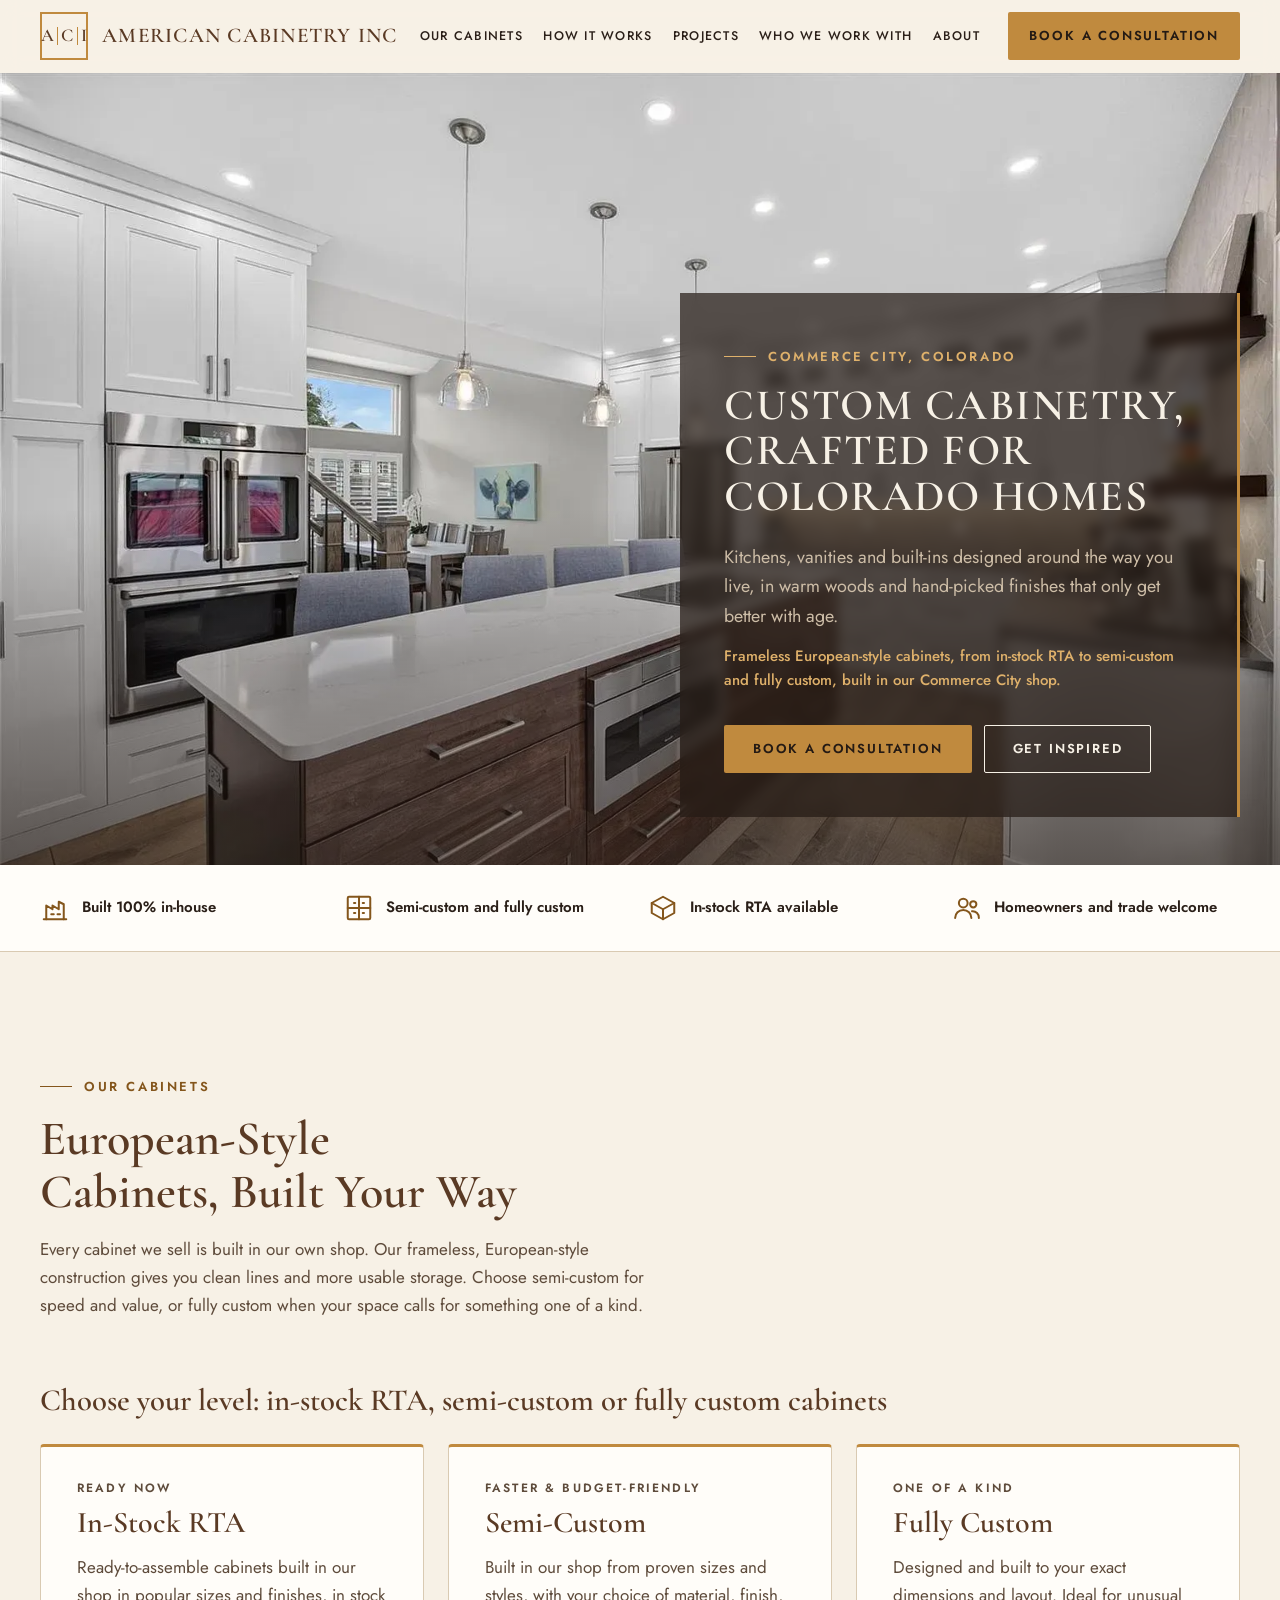
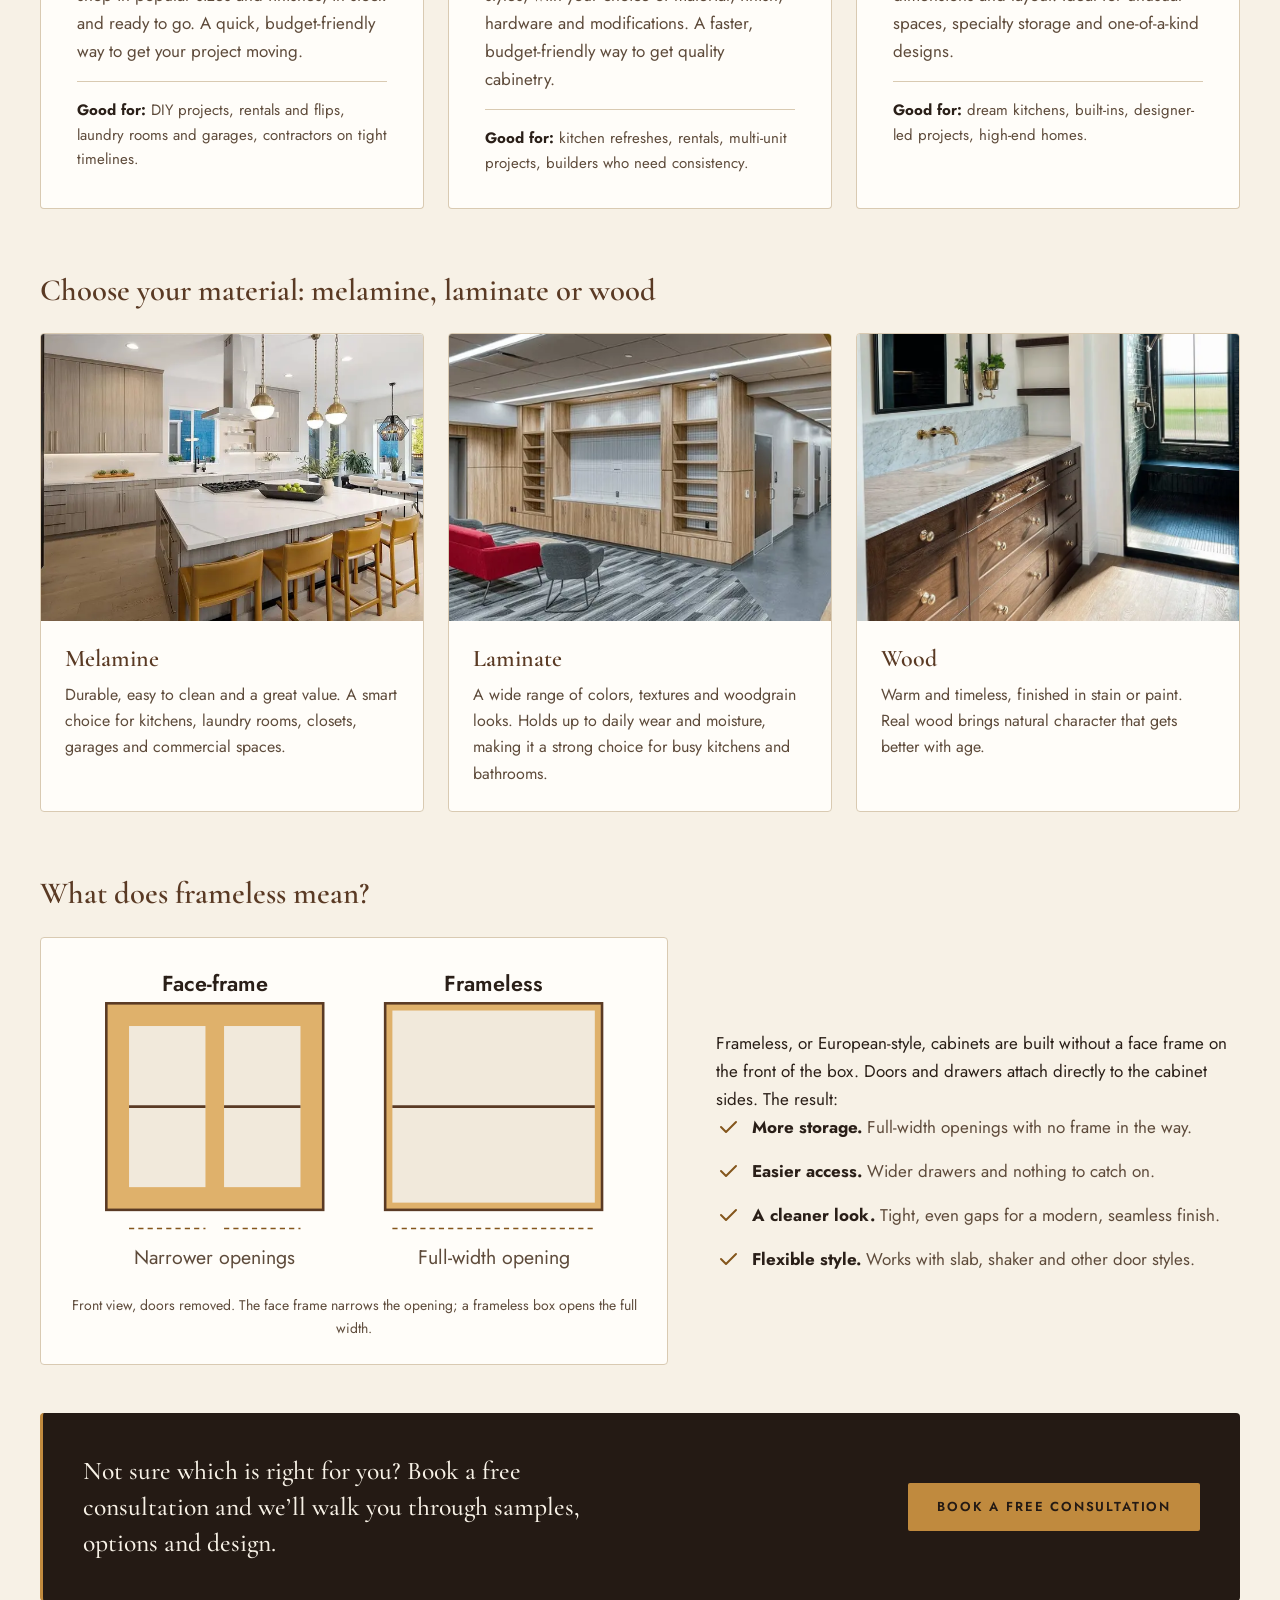
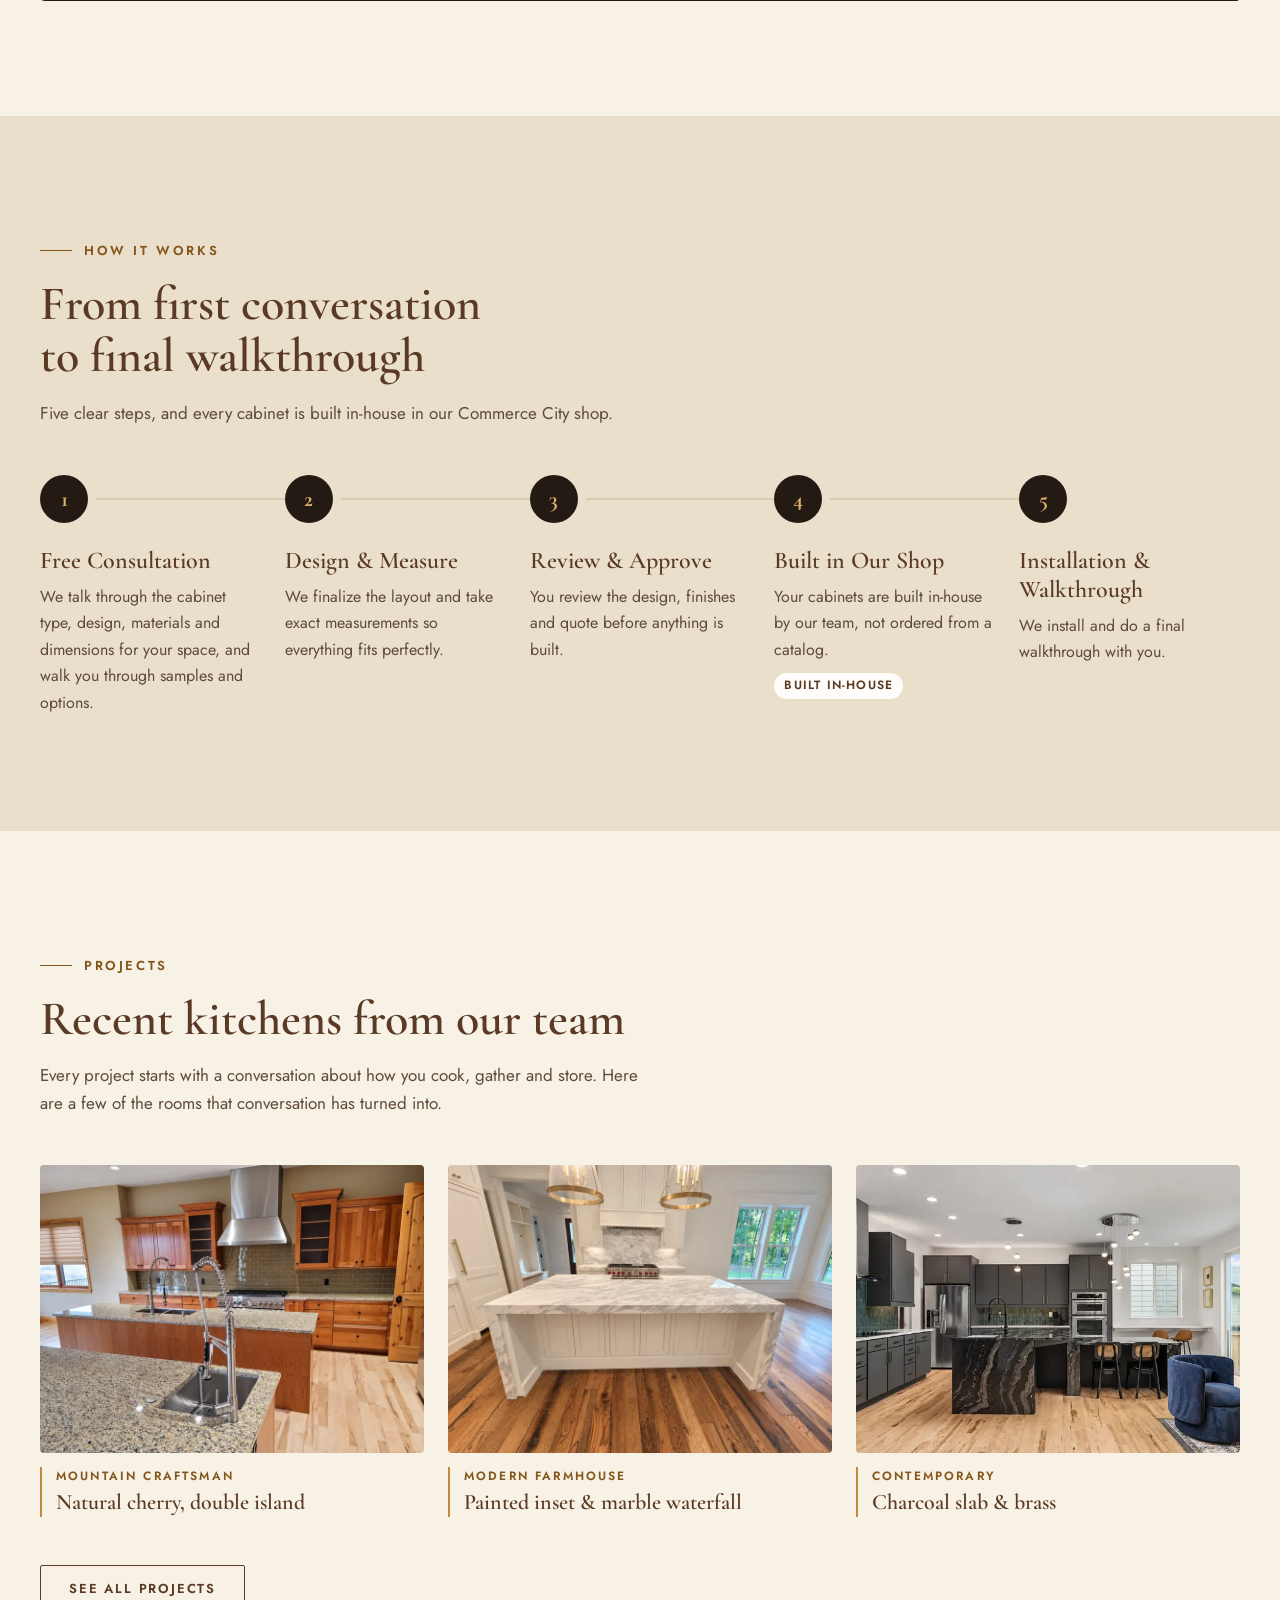
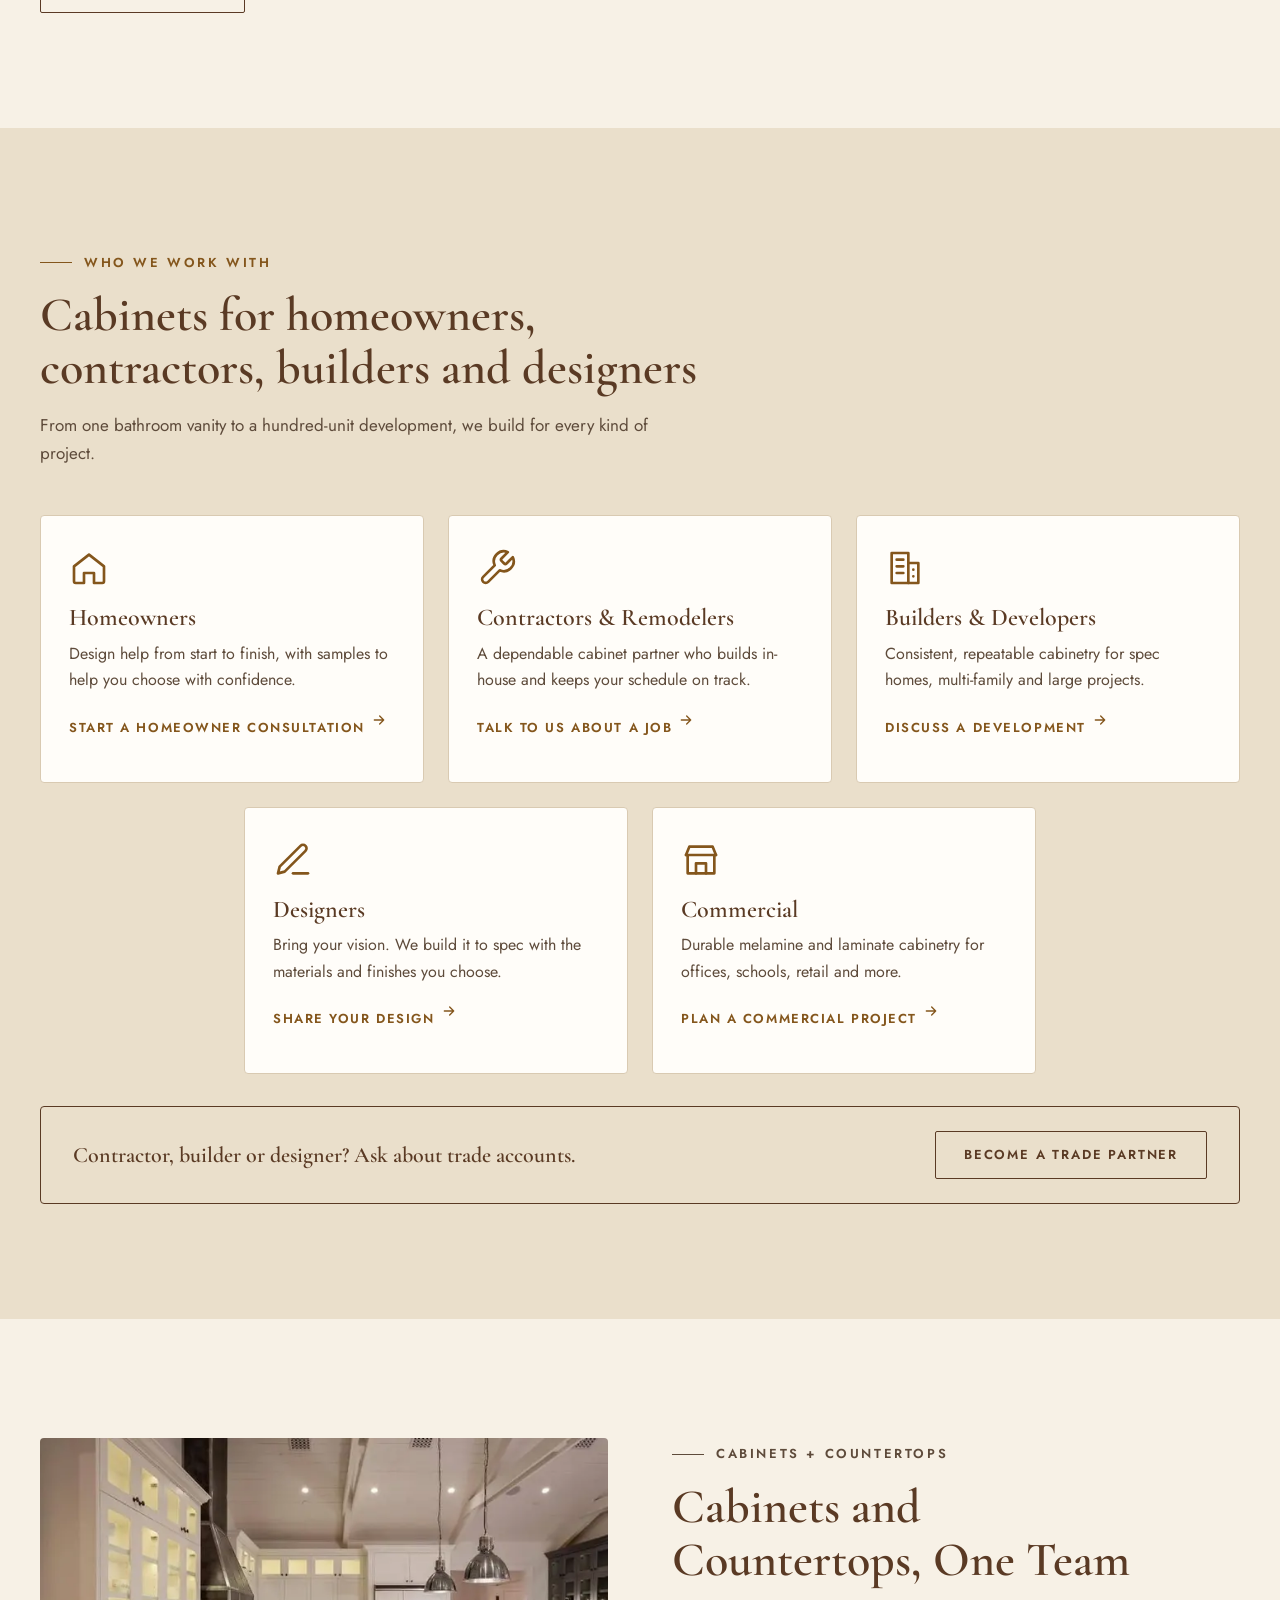
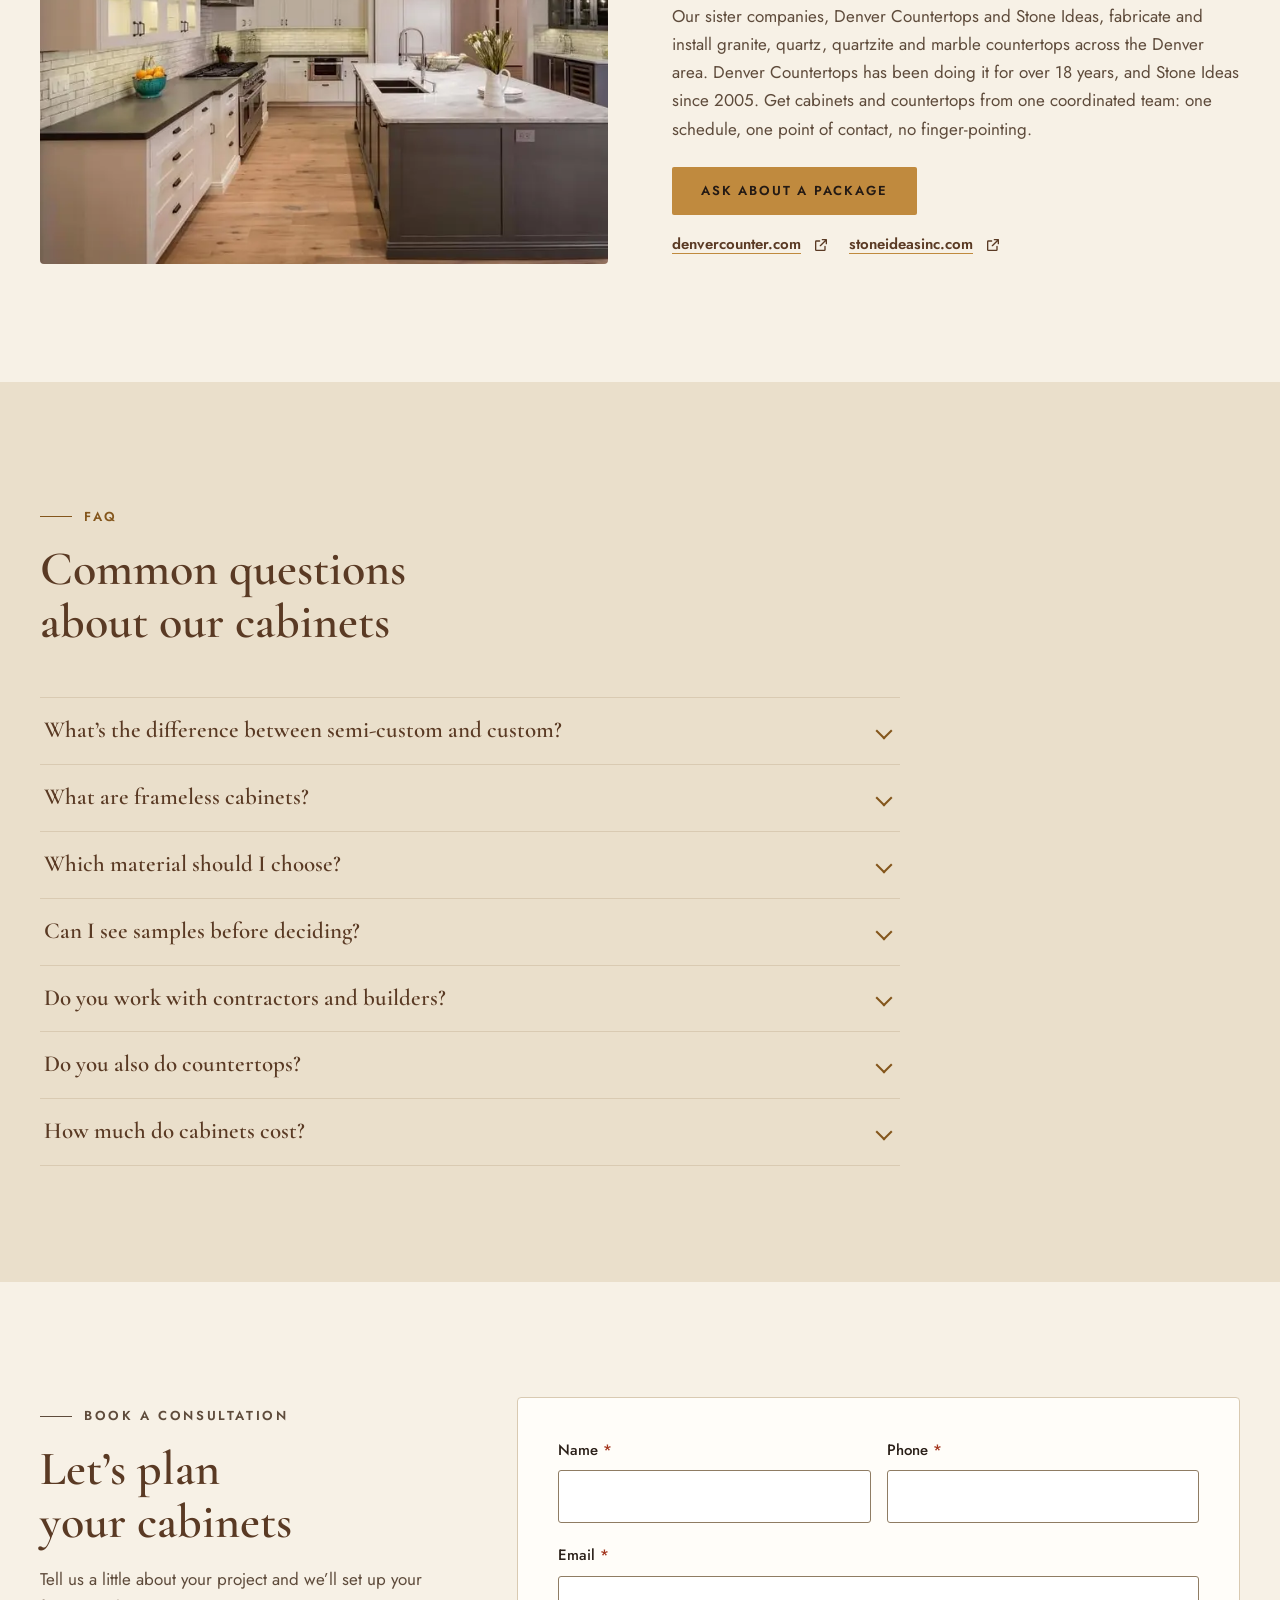
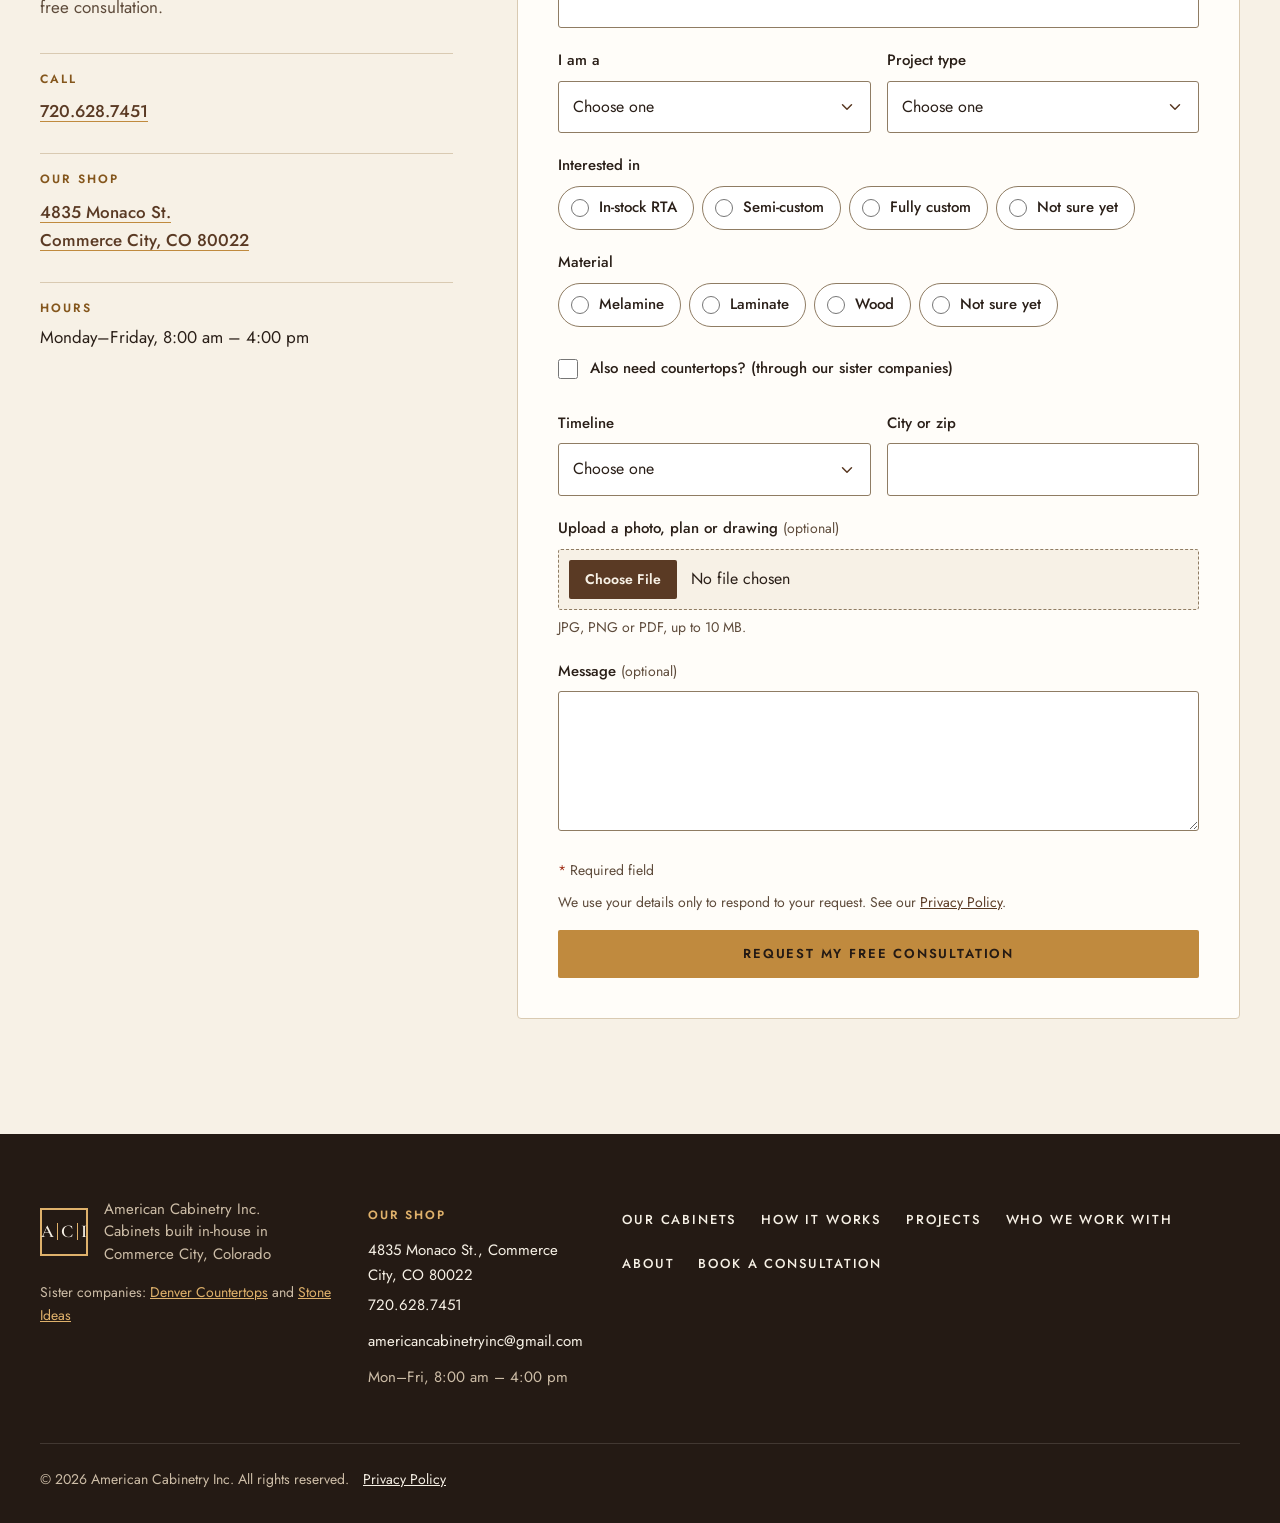
==== commit 42879234: "Fix audit items: link previews, search setup, icons, privacy, faster photos Adds social preview tags" ====
--- a/index.html
+++ b/index.html
@@ -4,9 +4,22 @@
   <meta charset="utf-8">
   <meta name="viewport" content="width=device-width, initial-scale=1">
   <title>Custom Cabinets in Commerce City, CO | American Cabinetry Inc.</title>
-  <meta name="description" content="Frameless European-style cabinets, in-stock RTA, semi-custom or fully custom, built in-house in our Commerce City shop. Melamine, laminate and wood. Book a free consultation.">
+  <meta name="description" content="Frameless cabinets built in-house in Commerce City, CO: in-stock RTA, semi-custom and fully custom, in melamine, laminate or wood. Free consultations.">
   <meta name="theme-color" content="#241A14">
-  <link rel="icon" href="images/logo.jpg">
+  <link rel="canonical" href="https://fantastic-cucurucho-6a880a.netlify.app/">
+  <link rel="icon" href="favicon.ico" sizes="32x32">
+  <link rel="icon" href="images/icons/icon-512.png" type="image/png" sizes="512x512">
+  <link rel="apple-touch-icon" href="images/icons/apple-touch-icon.png">
+  <meta property="og:type" content="website">
+  <meta property="og:site_name" content="American Cabinetry Inc.">
+  <meta property="og:title" content="Custom Cabinets in Commerce City, CO | American Cabinetry Inc.">
+  <meta property="og:description" content="Frameless cabinets built in-house in Commerce City, CO: in-stock RTA, semi-custom and fully custom, in melamine, laminate or wood. Free consultations.">
+  <meta property="og:url" content="https://fantastic-cucurucho-6a880a.netlify.app/">
+  <meta property="og:image" content="https://fantastic-cucurucho-6a880a.netlify.app/images/social/og-image.jpg">
+  <meta property="og:image:width" content="1200">
+  <meta property="og:image:height" content="630">
+  <meta property="og:image:alt" content="American Cabinetry Inc. logo over a white and walnut kitchen">
+  <meta name="twitter:card" content="summary_large_image">
   <link rel="preconnect" href="https://fonts.googleapis.com">
   <link rel="preconnect" href="https://fonts.gstatic.com" crossorigin>
   <link href="https://fonts.googleapis.com/css2?family=Cormorant+Garamond:wght@500;600;700&family=Jost:wght@400;500;600&display=swap" rel="stylesheet">
@@ -17,6 +30,9 @@
     "@context": "https://schema.org",
     "@type": "HomeAndConstructionBusiness",
     "name": "American Cabinetry Inc.",
+    "url": "https://fantastic-cucurucho-6a880a.netlify.app/",
+    "logo": "https://fantastic-cucurucho-6a880a.netlify.app/images/icons/icon-512.png",
+    "image": "https://fantastic-cucurucho-6a880a.netlify.app/images/social/og-image.jpg",
     "description": "Frameless European-style cabinets, in-stock RTA, semi-custom and fully custom, built in-house in Commerce City, Colorado.",
     "telephone": "+1-720-628-7451",
     "email": "americancabinetryinc@gmail.com",
@@ -68,17 +84,17 @@
   <main id="main" tabindex="-1">
     <!-- 2. Hero -->
     <section class="hero hero--home" aria-labelledby="hero-title">
-      <img class="hero-media"
-           src="images/projects/white-walnut-kitchen.jpg"
-           alt="White shaker kitchen with a walnut-stained island, quartz countertop, glass pendant lights and built-in double ovens"
-           width="1536" height="960" fetchpriority="high" style="object-position: 50% 20%">
+      <picture>
+        <source type="image/webp" srcset="images/projects/white-walnut-kitchen-800.webp 800w, images/projects/white-walnut-kitchen.webp 1536w" sizes="100vw">
+        <img class="hero-media" src="images/projects/white-walnut-kitchen.jpg" alt="White shaker kitchen with a walnut-stained island, quartz countertop, glass pendant lights and built-in double ovens" width="1536" height="960" fetchpriority="high" style="object-position: 50% 20%">
+      </picture>
       <div class="hero-shade" aria-hidden="true"></div>
       <div class="container hero-content">
         <div class="hero-panel">
           <p class="eyebrow eyebrow--light">Commerce City, Colorado</p>
           <h1 class="hero-title" id="hero-title">Custom cabinetry, crafted for Colorado homes</h1>
           <p class="hero-lede">Kitchens, vanities and built-ins designed around the way you live, in warm woods and hand-picked finishes that only get better with age.</p>
-          <p class="hero-subline">Frameless European-style cabinets, semi-custom or fully custom, built in our Commerce City shop.</p>
+          <p class="hero-subline">Frameless European-style cabinets, from in-stock RTA to semi-custom and fully custom, built in our Commerce City shop.</p>
           <div class="hero-actions">
             <a class="btn btn-brass" href="#consultation">Book a Consultation</a>
             <a class="btn btn-ghost" href="projects.html">Get Inspired</a>
@@ -150,7 +166,7 @@
         <ul class="materials" role="list">
           <li class="reveal">
             <article class="material card">
-              <div class="material-media"><img src="images/materials/melamine-1.jpg" alt="Woodgrain slab cabinets with long brass pulls, a large white quartz island with mustard leather stools, and brass globe pendants" width="1200" height="750" loading="lazy" decoding="async" style="object-position: 35% 50%"></div>
+              <div class="material-media"><picture>  <source type="image/webp" srcset="images/materials/melamine-1-800.webp 800w, images/materials/melamine-1.webp 1200w" sizes="(min-width: 768px) 33vw, 100vw">  <img src="images/materials/melamine-1.jpg" alt="Woodgrain slab cabinets with long brass pulls, a large white quartz island with mustard leather stools, and brass globe pendants" width="1200" height="750" loading="lazy" decoding="async" style="object-position: 35% 50%"></picture></div>
               <div class="material-body">
                 <h4>Melamine</h4>
                 <p>Durable, easy to clean and a great value. A smart choice for kitchens, laundry rooms, closets, garages and commercial spaces.</p>
@@ -159,7 +175,7 @@
           </li>
           <li class="reveal">
             <article class="material card">
-              <div class="material-media"><img src="images/materials/laminate-1.jpg" alt="Woodgrain laminate built-in cabinets and open shelving along a commercial lobby and hallway" width="1200" height="550" loading="lazy" decoding="async" style="object-position: 20% 50%"></div>
+              <div class="material-media"><picture>  <source type="image/webp" srcset="images/materials/laminate-1-800.webp 800w, images/materials/laminate-1.webp 1200w" sizes="(min-width: 768px) 33vw, 100vw">  <img src="images/materials/laminate-1.jpg" alt="Woodgrain laminate built-in cabinets and open shelving along a commercial lobby and hallway" width="1200" height="550" loading="lazy" decoding="async" style="object-position: 20% 50%"></picture></div>
               <div class="material-body">
                 <h4>Laminate</h4>
                 <p>A wide range of colors, textures and woodgrain looks. Holds up to daily wear and moisture, making it a strong choice for busy kitchens and bathrooms.</p>
@@ -168,7 +184,7 @@
           </li>
           <li class="reveal">
             <article class="material card">
-              <div class="material-media"><img src="images/materials/wood-1.jpg" alt="Stained oak bathroom vanity with brass knobs, a marble top and backsplash, and a wall-mounted brass faucet" width="1200" height="1500" loading="lazy" decoding="async" style="object-position: 50% 95%"></div>
+              <div class="material-media"><picture>  <source type="image/webp" srcset="images/materials/wood-1-800.webp 800w, images/materials/wood-1.webp 1200w" sizes="(min-width: 768px) 33vw, 100vw">  <img src="images/materials/wood-1.jpg" alt="Stained oak bathroom vanity with brass knobs, a marble top and backsplash, and a wall-mounted brass faucet" width="1200" height="1500" loading="lazy" decoding="async" style="object-position: 50% 95%"></picture></div>
               <div class="material-body">
                 <h4>Wood</h4>
                 <p>Warm and timeless, finished in stain or paint. Real wood brings natural character that gets better with age.</p>
@@ -277,7 +293,10 @@
           <li class="reveal">
             <figure class="project">
               <div class="project-media">
-                <img src="images/projects/cherry-double-island.jpg" alt="Natural cherry shaker cabinets with two granite islands, a stainless hood and maple floors" width="1448" height="1086" loading="lazy" decoding="async">
+                <picture>
+                  <source type="image/webp" srcset="images/projects/cherry-double-island-800.webp 800w, images/projects/cherry-double-island.webp 1448w" sizes="(min-width: 1024px) 33vw, (min-width: 640px) 50vw, 100vw">
+                  <img src="images/projects/cherry-double-island.jpg" alt="Natural cherry shaker cabinets with two granite islands, a stainless hood and maple floors" width="1448" height="1086" loading="lazy" decoding="async">
+                </picture>
               </div>
               <figcaption><span class="project-style">Mountain Craftsman</span><span class="project-name">Natural cherry, double island</span></figcaption>
             </figure>
@@ -285,7 +304,10 @@
           <li class="reveal">
             <figure class="project">
               <div class="project-media">
-                <img src="images/projects/farmhouse-marble-waterfall.jpg" alt="White inset cabinetry with a marble waterfall island, brass lantern pendants and reclaimed wood floors" width="1448" height="1086" loading="lazy" decoding="async">
+                <picture>
+                  <source type="image/webp" srcset="images/projects/farmhouse-marble-waterfall-800.webp 800w, images/projects/farmhouse-marble-waterfall.webp 1448w" sizes="(min-width: 1024px) 33vw, (min-width: 640px) 50vw, 100vw">
+                  <img src="images/projects/farmhouse-marble-waterfall.jpg" alt="White inset cabinetry with a marble waterfall island, brass lantern pendants and reclaimed wood floors" width="1448" height="1086" loading="lazy" decoding="async">
+                </picture>
               </div>
               <figcaption><span class="project-style">Modern Farmhouse</span><span class="project-name">Painted inset &amp; marble waterfall</span></figcaption>
             </figure>
@@ -293,7 +315,10 @@
           <li class="reveal">
             <figure class="project">
               <div class="project-media">
-                <img src="images/projects/charcoal-slab-brass.jpg" alt="Charcoal slab cabinets with brass pulls, green tile backsplash and a dark waterfall stone island" width="1617" height="972" loading="lazy" decoding="async">
+                <picture>
+                  <source type="image/webp" srcset="images/projects/charcoal-slab-brass-800.webp 800w, images/projects/charcoal-slab-brass.webp 1600w" sizes="(min-width: 1024px) 33vw, (min-width: 640px) 50vw, 100vw">
+                  <img src="images/projects/charcoal-slab-brass.jpg" alt="Charcoal slab cabinets with brass pulls, green tile backsplash and a dark waterfall stone island" width="1617" height="972" loading="lazy" decoding="async">
+                </picture>
               </div>
               <figcaption><span class="project-style">Contemporary</span><span class="project-name">Charcoal slab &amp; brass</span></figcaption>
             </figure>
@@ -366,7 +391,10 @@
     <section class="section section--cream" aria-labelledby="combo-title">
       <div class="container split">
         <div class="split-media reveal">
-          <img src="images/countertops/countertops-1.jpg" alt="White shaker kitchen with dark stone perimeter countertops, a marble-topped gray island and stainless pendant lights" width="1024" height="661" loading="lazy" decoding="async">
+          <picture>
+            <source type="image/webp" srcset="images/countertops/countertops-1-800.webp 800w, images/countertops/countertops-1.webp 1024w" sizes="(min-width: 900px) 50vw, 100vw">
+            <img src="images/countertops/countertops-1.jpg" alt="White shaker kitchen with dark stone perimeter countertops, a marble-topped gray island and stainless pendant lights" width="1024" height="661" loading="lazy" decoding="async">
+          </picture>
         </div>
         <div class="split-copy reveal">
           <p class="eyebrow">Cabinets + Countertops</p>
@@ -550,6 +578,7 @@
           </div>
 
           <p class="form-note"><span class="req" aria-hidden="true">*</span> Required field</p>
+          <p class="form-privacy">We use your details only to respond to your request. See our <a href="privacy.html">Privacy Policy</a>.</p>
           <button class="btn btn-brass btn-block" type="submit">Request My Free Consultation</button>
           <p class="form-error" role="alert" hidden data-form-error>Sorry, your request didn&rsquo;t go through. Please try again, or call us at <a href="tel:+17206287451">720.628.7451</a> or email <a href="mailto:americancabinetryinc@gmail.com">americancabinetryinc@gmail.com</a>.</p>
           <p class="form-success" role="status" hidden data-form-success>Thanks! We&rsquo;ll contact you within one business day to set up your consultation.</p>
@@ -586,7 +615,7 @@
       </nav>
     </div>
     <div class="container footer-base">
-      <p>&copy; <span data-year>2026</span> American Cabinetry Inc. All rights reserved.</p>
+      <p>&copy; <span data-year>2026</span> American Cabinetry Inc. All rights reserved. <a class="footer-privacy" href="privacy.html">Privacy Policy</a></p>
     </div>
   </footer>
 
--- a/css/style.css
+++ b/css/style.css
@@ -78,6 +78,7 @@
 [hidden] { display: none !important; }
 
 img { display: block; max-width: 100%; height: auto; }
+picture { display: contents; }
 
 h1, h2, h3, h4 {
   margin: 0;
@@ -943,6 +944,21 @@
 .form-summary a { color: var(--error); font-weight: 500; }
 
 .form-note { margin-bottom: var(--space-2); font-size: 0.875rem; color: var(--ink-muted); }
+.form-privacy { margin: -8px 0 var(--space-2); font-size: 0.875rem; color: var(--ink-muted); }
+.form-privacy a { color: var(--walnut); }
+
+/* ---------- Text pages (privacy, not found) ---------- */
+.prose { max-width: 760px; }
+.prose h1 { font-size: clamp(2.25rem, 4.5vw, 3.25rem); margin-bottom: var(--space-2); }
+.prose h2 { font-size: clamp(1.5rem, 2.4vw, 1.875rem); margin: var(--space-5) 0 var(--space-1); }
+.prose p,
+.prose ul { color: var(--ink-muted); margin: 0 0 var(--space-2); }
+.prose ul { padding-left: 22px; }
+.prose li { margin-bottom: 6px; }
+.prose a { color: var(--walnut); font-weight: 500; }
+.prose .prose-updated { font-size: 0.875rem; font-weight: 500; letter-spacing: 0.04em; color: var(--brass-deep); }
+.prose .hero-actions .btn-brass { color: var(--espresso); }
+.prose .hero-actions .btn-outline { color: var(--walnut); }
 
 .hp {
   position: absolute;
@@ -1029,6 +1045,12 @@
   color: var(--on-dark);
 }
 .footer-nav a:hover { color: var(--brass-light); }
+
+.footer-privacy {
+  margin-left: 10px;
+  color: var(--on-dark);
+}
+.footer-privacy:hover { color: var(--brass-light); }
 
 .footer-base {
   margin-top: var(--space-5);
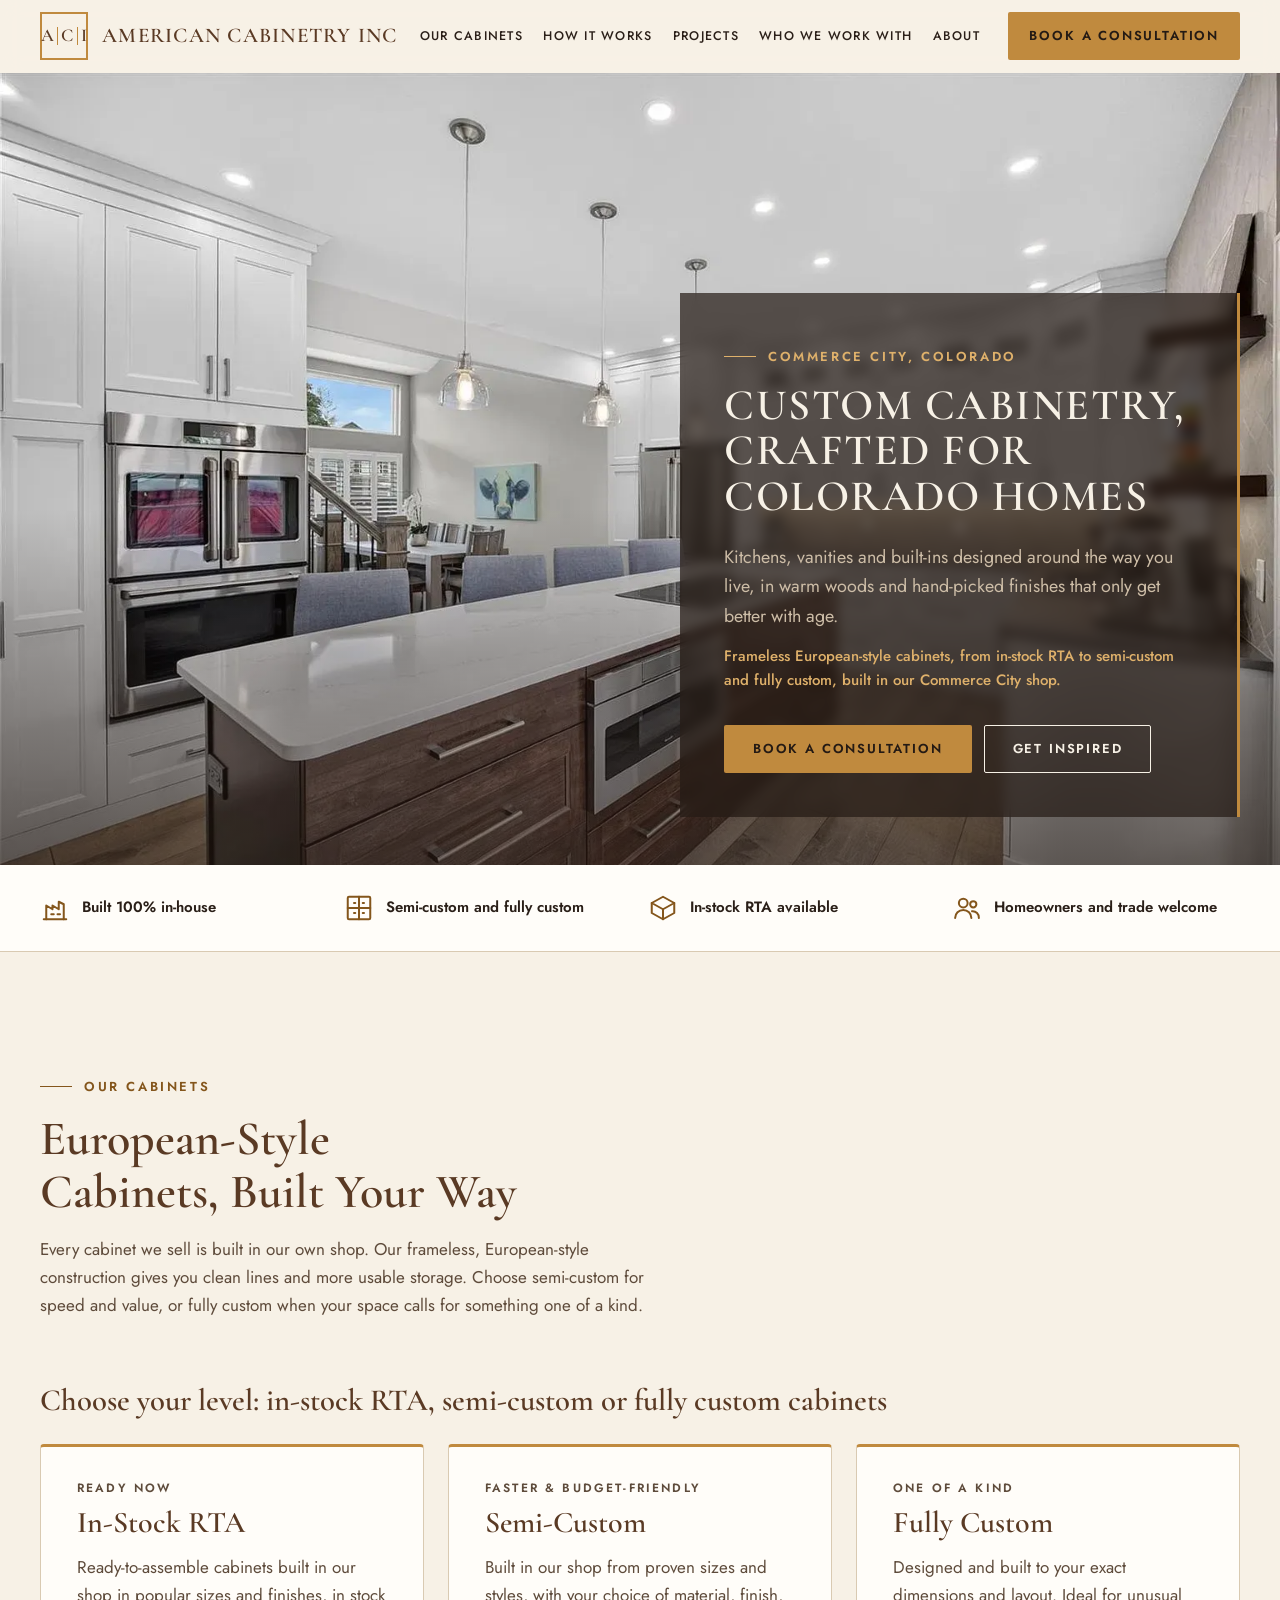
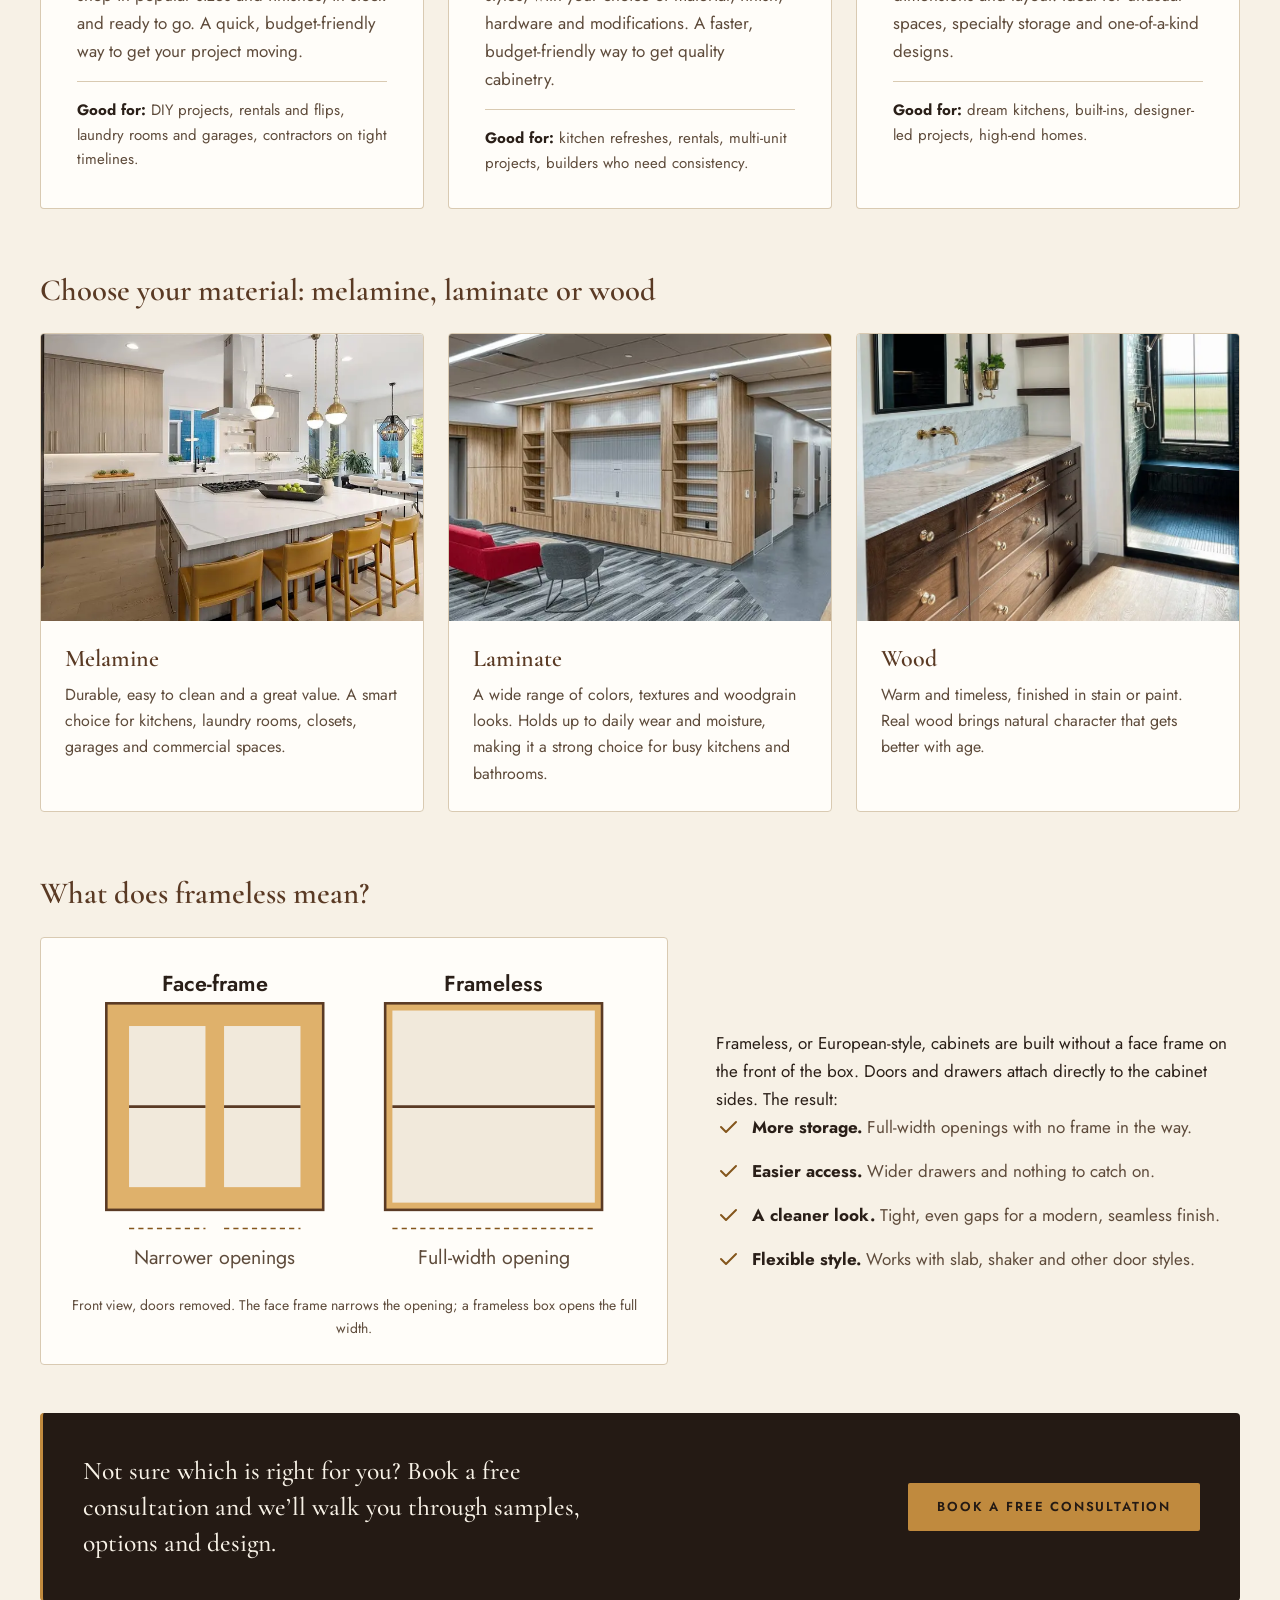
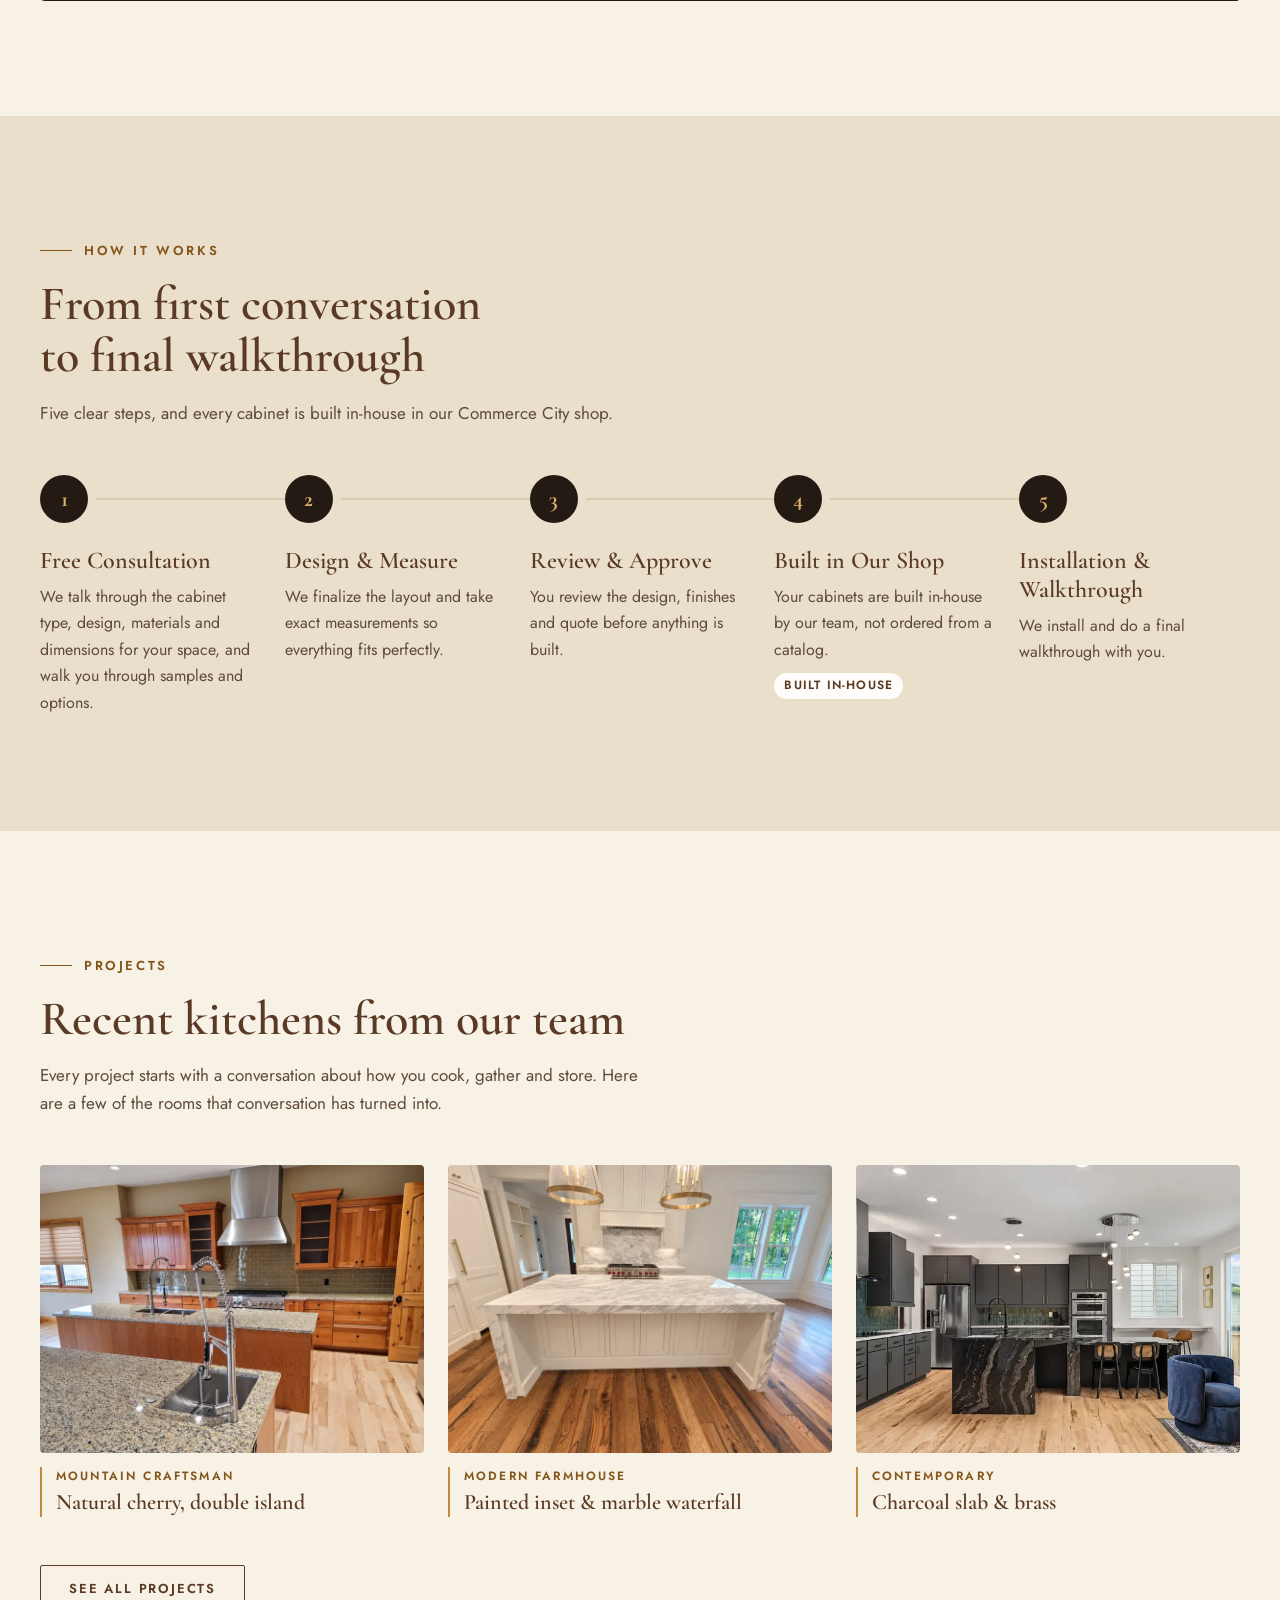
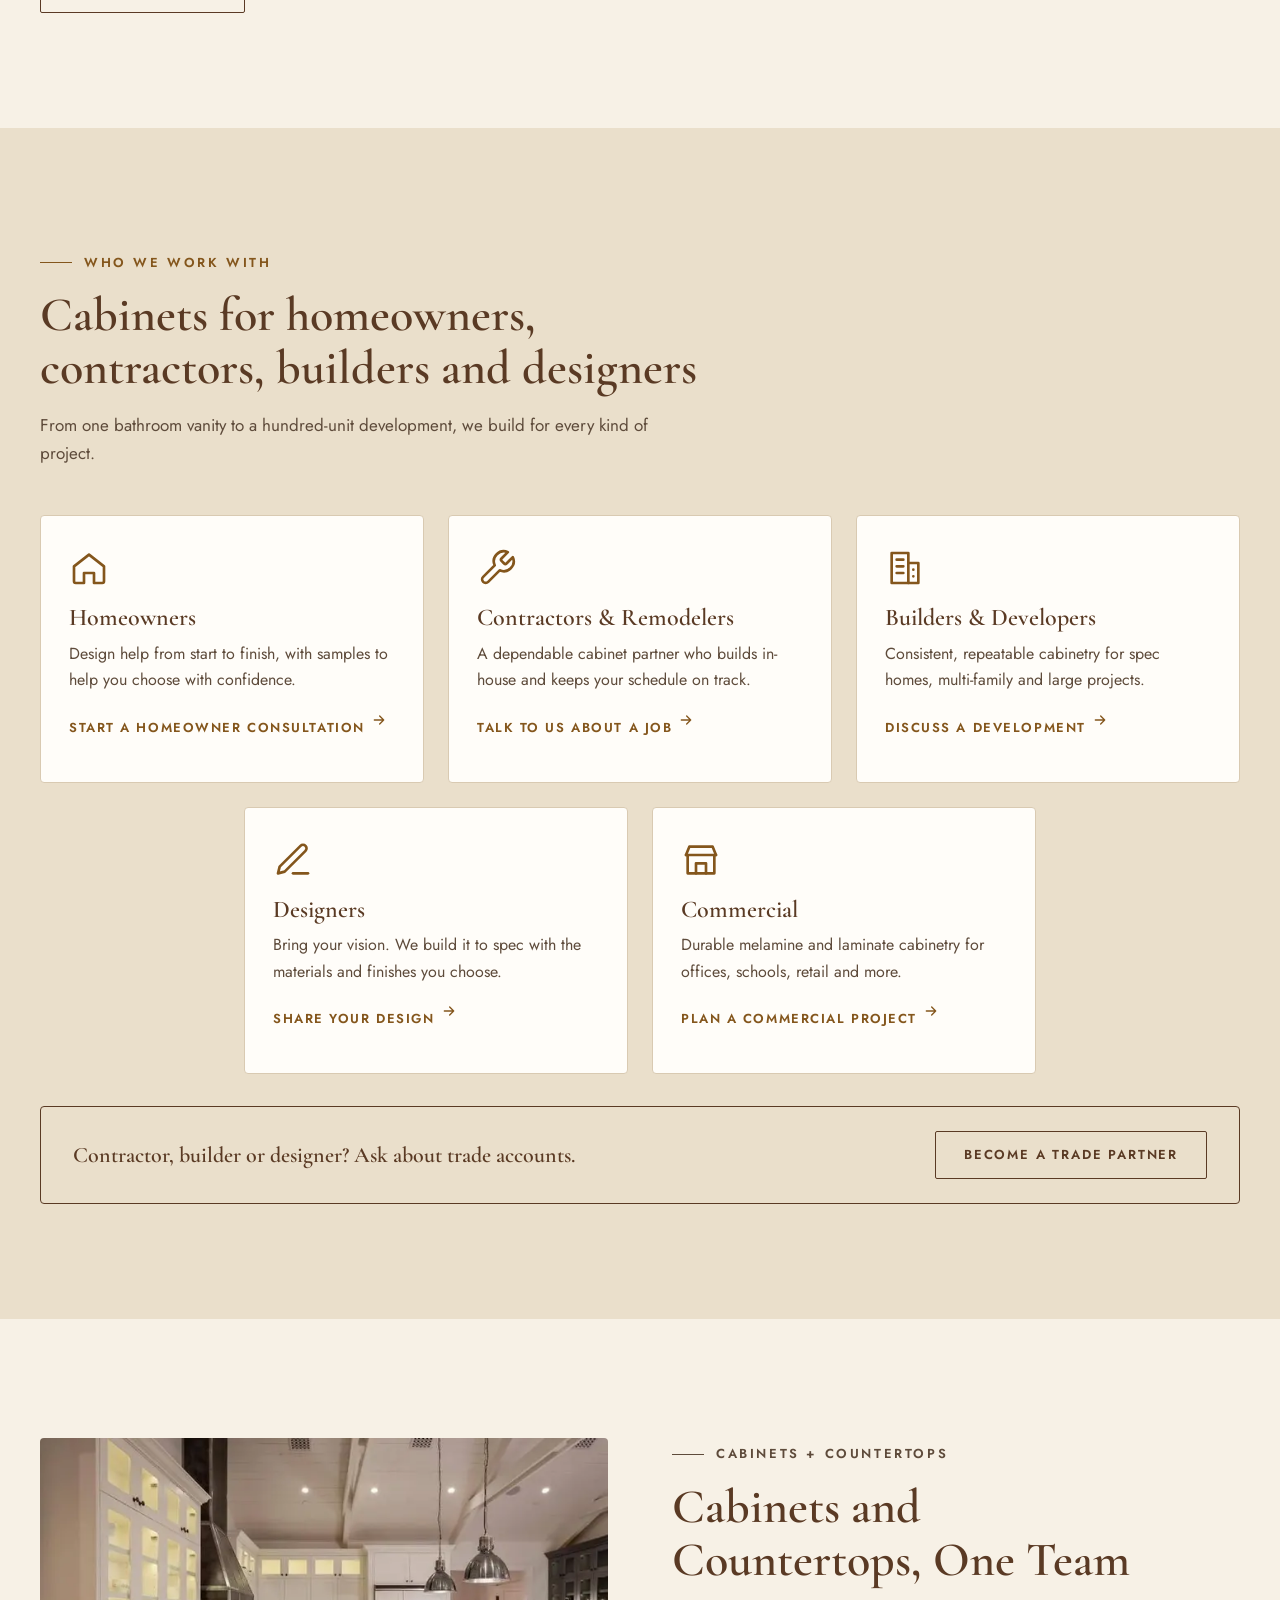
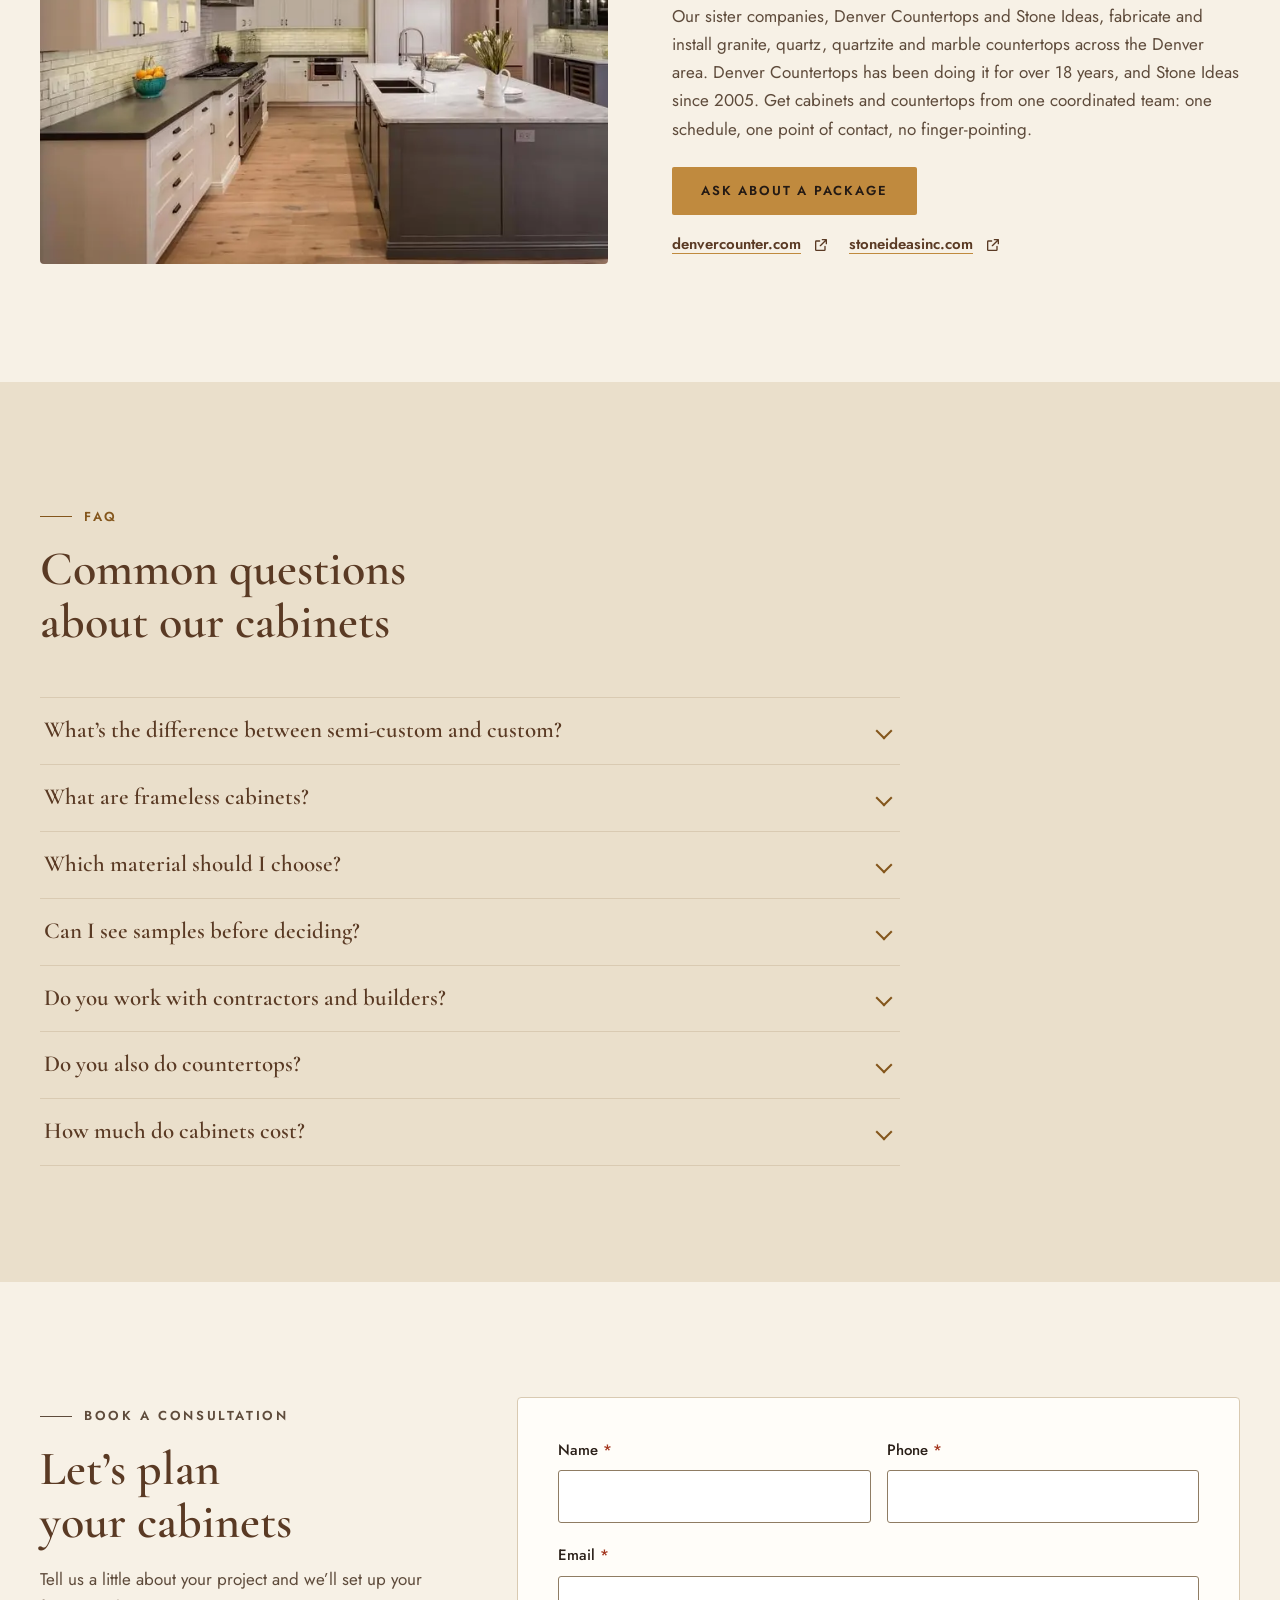
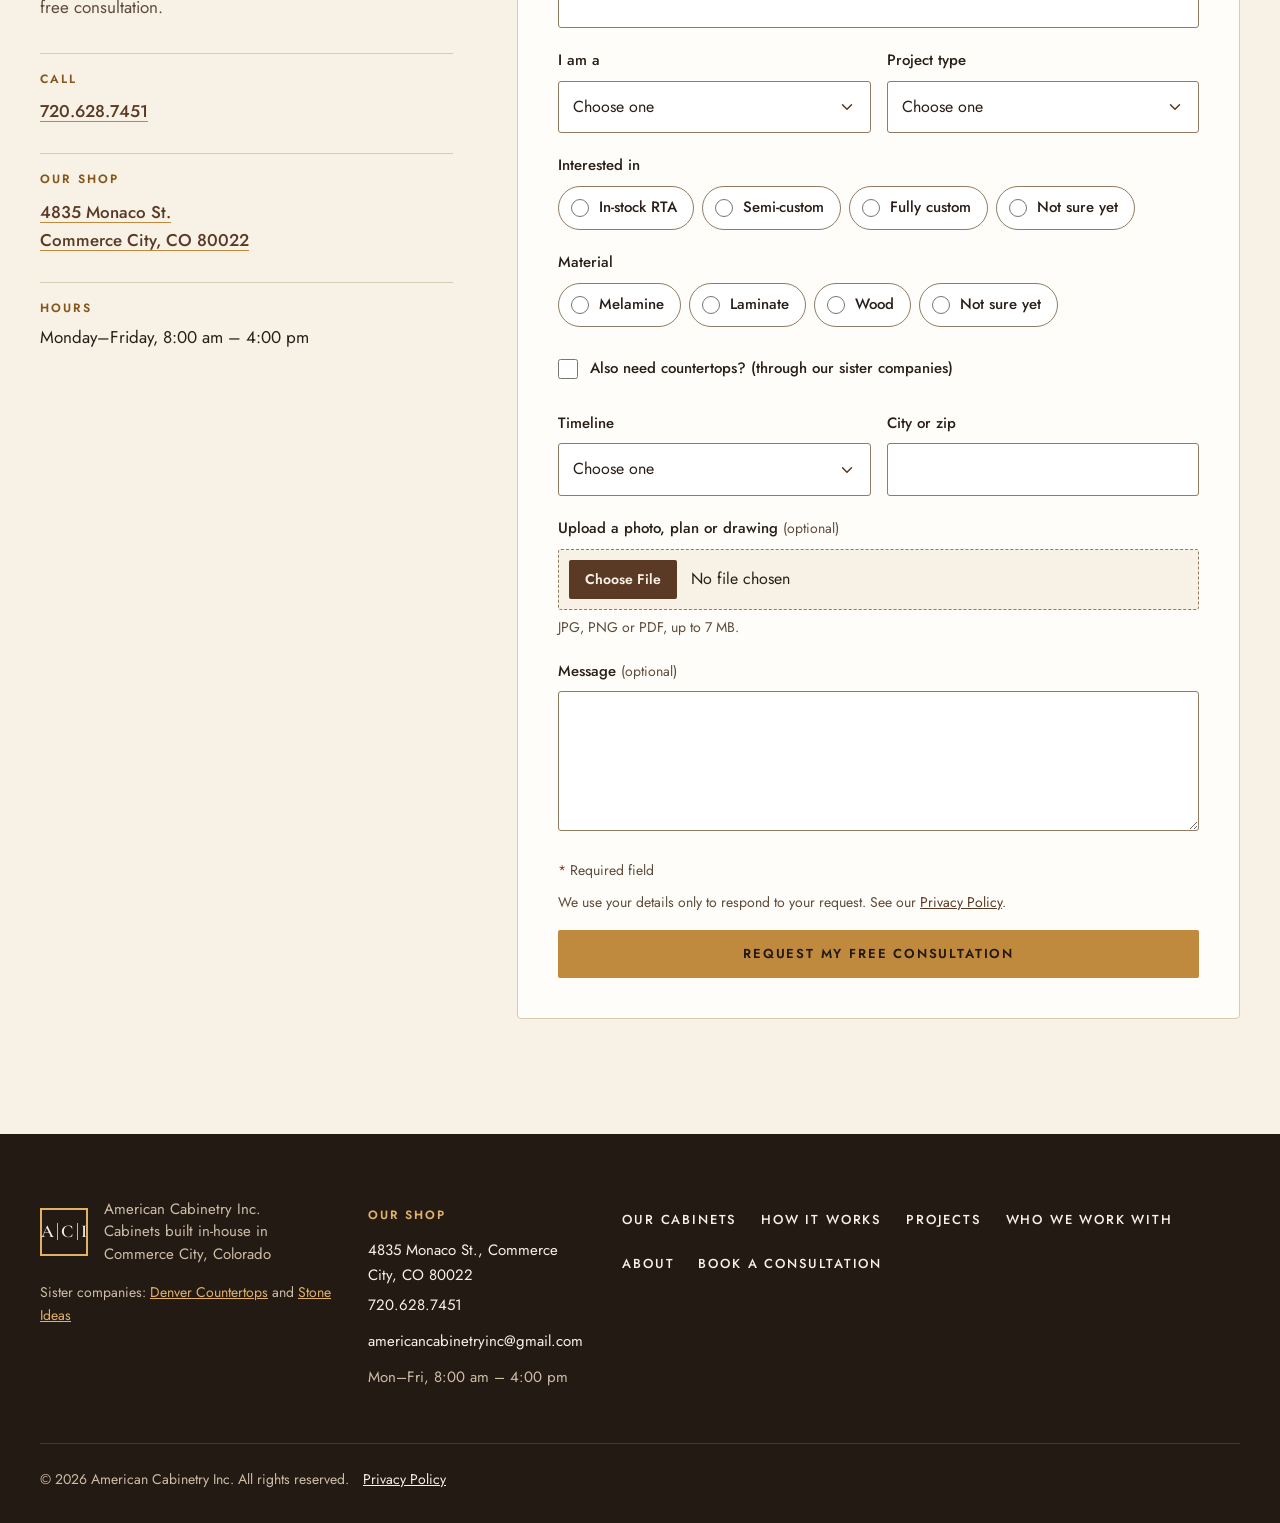
==== commit 74245967: "Switch the consultation form from FormSubmit to Netlify Forms FormSubmit kept asking for re-activati" ====
--- a/index.html
+++ b/index.html
@@ -474,7 +474,9 @@
           </dl>
         </div>
 
-        <form class="contact-form reveal" id="consultation-form" action="#" method="post" enctype="multipart/form-data" novalidate data-contact-form>
+        <form class="contact-form reveal" id="consultation-form" name="consultation" method="post" enctype="multipart/form-data" novalidate data-netlify="true" netlify-honeypot="_honey" data-contact-form>
+          <input type="hidden" name="form-name" value="consultation">
+          <input type="hidden" name="page" value="">
           <div class="form-summary" tabindex="-1" role="alert" hidden data-form-summary></div>
           <div class="hp" aria-hidden="true"><label for="f-honey">Leave this field empty</label><input id="f-honey" name="_honey" type="text" tabindex="-1" autocomplete="off"></div>
 
@@ -568,7 +570,7 @@
           <div class="field">
             <label for="f-upload">Upload a photo, plan or drawing <span class="optional">(optional)</span></label>
             <input id="f-upload" name="upload" type="file" accept="image/*,.pdf" aria-describedby="f-upload-hint f-upload-error">
-            <p class="field-hint" id="f-upload-hint">JPG, PNG or PDF, up to 10 MB.</p>
+            <p class="field-hint" id="f-upload-hint">JPG, PNG or PDF, up to 7 MB.</p>
             <p class="field-error" id="f-upload-error" hidden></p>
           </div>
 
